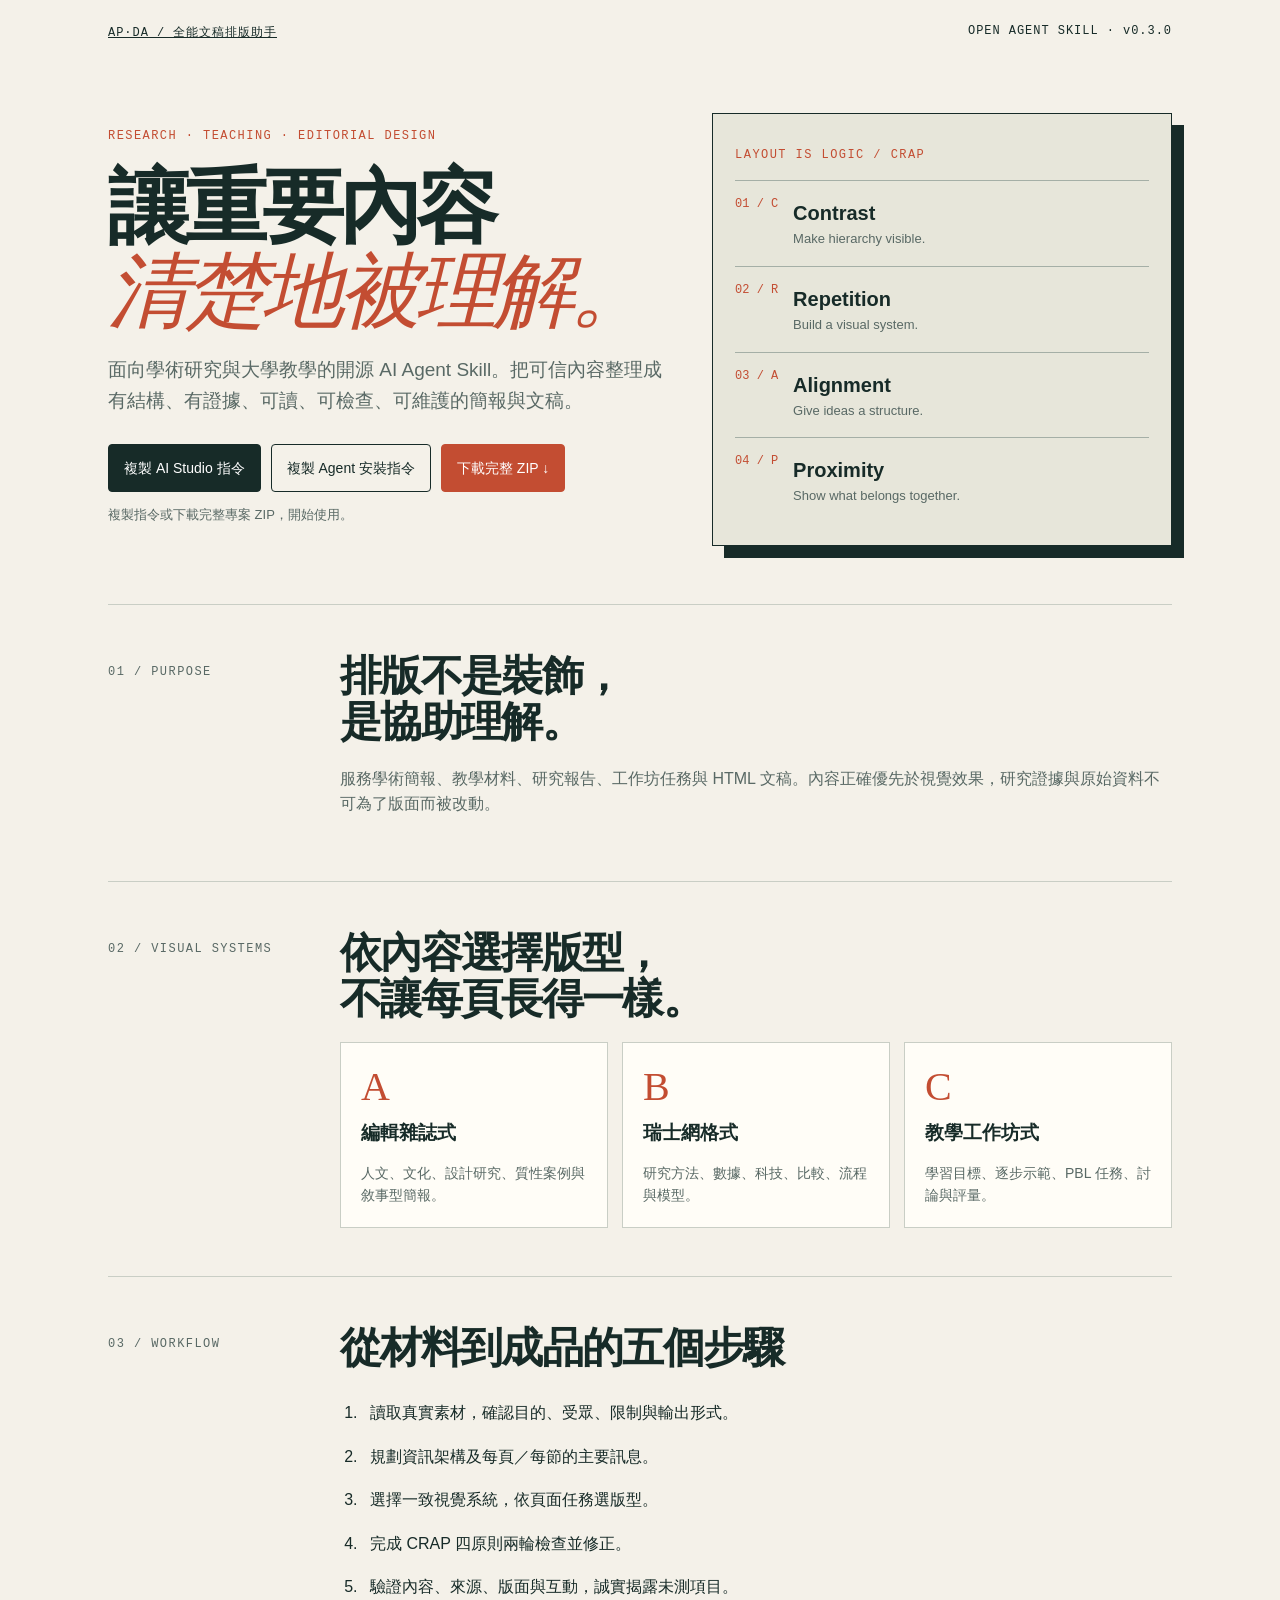
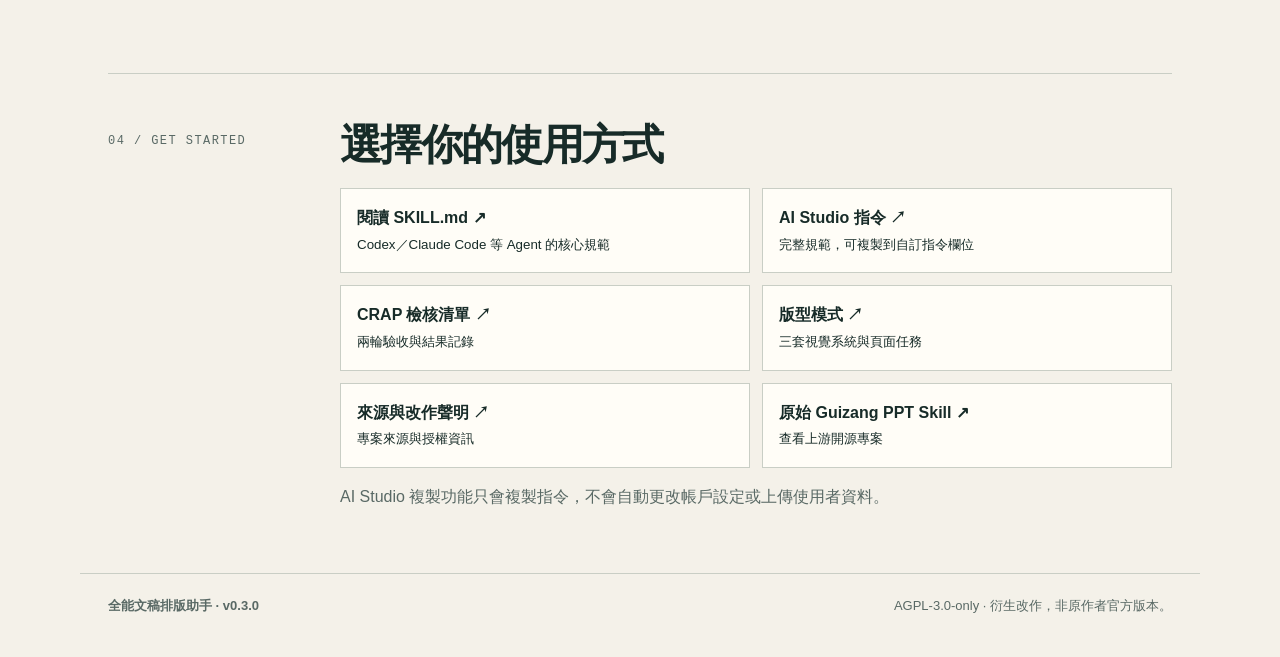
==== index.html @ 3ad4e389 "feat: publish v0.3.0 skill and one-click landing page" ====
<!doctype html>
<html lang="zh-Hant">
<head>
<meta charset="utf-8">
<meta name="viewport" content="width=device-width,initial-scale=1">
<meta name="description" content="全能文稿排版助手：學術研究、大學教學、CRAP 排版與 HTML 文稿的開源 AI Agent Skill。">
<title>全能文稿排版助手｜Academic & Teaching Edition</title>
<style>
:root{--paper:#f4f1e9;--ink:#172b28;--muted:#596965;--accent:#c34d32;--line:#c9cec5;--card:#fffdf7;--mono:ui-monospace,SFMono-Regular,Menlo,monospace}*{box-sizing:border-box}body{margin:0;background:var(--paper);color:var(--ink);font-family:Inter,-apple-system,BlinkMacSystemFont,"Segoe UI","Noto Sans TC",sans-serif;line-height:1.6}a{color:inherit}header,main,footer{max-width:1120px;margin:auto;padding:0 28px}.top{padding-top:24px;display:flex;justify-content:space-between;font:12px var(--mono);letter-spacing:.08em}.hero{padding:72px 0 58px;display:grid;grid-template-columns:1.1fr .9fr;gap:42px;align-items:center}.eyebrow,.label{font:12px var(--mono);letter-spacing:.12em;color:var(--accent);text-transform:uppercase}.hero h1{font-size:clamp(42px,7vw,82px);line-height:1.02;letter-spacing:-.06em;margin:22px 0}.hero h1 em{font-family:Georgia,serif;font-weight:400;color:var(--accent)}.lede{font-size:19px;max-width:620px;color:var(--muted)}.actions{display:flex;flex-wrap:wrap;gap:10px;margin:28px 0 12px}.btn{border:1px solid var(--ink);border-radius:4px;padding:12px 15px;text-decoration:none;font-weight:650;cursor:pointer;font:inherit;font-size:14px}.primary{background:var(--ink);color:white}.secondary{background:transparent;color:var(--ink)}.download{background:var(--accent);border-color:var(--accent);color:white}.status{font-size:13px;color:var(--muted);min-height:24px}.art{border:1px solid var(--ink);padding:22px;background:#e7e6da;box-shadow:12px 12px 0 var(--ink)}.art .label{margin-bottom:18px}.tile{padding:16px 0;border-top:1px solid #a5afa6;display:grid;grid-template-columns:48px 1fr;gap:10px}.tile b{font:12px var(--mono);color:var(--accent)}.tile strong{font-size:20px}.tile p{margin:0;color:var(--muted);font-size:13px}.section{border-top:1px solid var(--line);padding:48px 0;display:grid;grid-template-columns:200px 1fr;gap:32px}.section h2{font-size:clamp(26px,4vw,42px);line-height:1.1;margin:0 0 20px;letter-spacing:-.04em}.section p{color:var(--muted)}.cards{display:grid;grid-template-columns:repeat(3,1fr);gap:14px}.card{border:1px solid var(--line);background:var(--card);padding:20px}.card .letter{font:40px Georgia,serif;color:var(--accent)}.card h3{margin:8px 0}.card p{font-size:14px;margin-bottom:0}.steps{padding-left:22px}.steps li{padding:9px 0 9px 8px}.links{display:grid;grid-template-columns:1fr 1fr;gap:12px}.links a{padding:16px;border:1px solid var(--line);background:var(--card);text-decoration:none}.links a:hover{border-color:var(--accent)}footer{border-top:1px solid var(--line);padding-top:22px;padding-bottom:40px;display:flex;justify-content:space-between;gap:18px;flex-wrap:wrap;font-size:13px;color:var(--muted)}code{font-family:var(--mono);font-size:.9em;background:#e6e5db;padding:2px 4px}pre{white-space:pre-wrap;overflow-wrap:anywhere;background:#e6e5db;padding:14px;font-size:13px}@media(max-width:760px){.hero{grid-template-columns:1fr;padding-top:44px}.section{grid-template-columns:1fr;gap:12px}.cards,.links{grid-template-columns:1fr}.hero h1{font-size:52px}header,main,footer{padding-left:18px;padding-right:18px}.art{box-shadow:6px 6px 0 var(--ink)}}
</style>
</head>
<body>
<header>
<div class="top"><a href="./">AP·DA / 全能文稿排版助手</a><span>OPEN AGENT SKILL · v0.3.0</span></div>
<div class="hero">
<div><p class="eyebrow">Research · Teaching · Editorial Design</p><h1>讓重要內容<br><em>清楚地被理解。</em></h1><p class="lede">面向學術研究與大學教學的開源 AI Agent Skill。把可信內容整理成有結構、有證據、可讀、可檢查、可維護的簡報與文稿。</p>
<div class="actions"><button class="btn primary" id="copy-ai">複製 AI Studio 指令</button><button class="btn secondary" id="copy-install">複製 Agent 安裝指令</button><a class="btn download" href="https://github.com/wallacechiu-purestudio/all-purpose-document-layout-assistant/archive/refs/heads/main.zip">下載完整 ZIP ↓</a></div><p class="status" id="status" role="status" aria-live="polite">複製指令或下載完整專案 ZIP，開始使用。</p></div>
<div class="art"><p class="label">Layout is logic / CRAP</p><div class="tile"><b>01 / C</b><div><strong>Contrast</strong><p>Make hierarchy visible.</p></div></div><div class="tile"><b>02 / R</b><div><strong>Repetition</strong><p>Build a visual system.</p></div></div><div class="tile"><b>03 / A</b><div><strong>Alignment</strong><p>Give ideas a structure.</p></div></div><div class="tile"><b>04 / P</b><div><strong>Proximity</strong><p>Show what belongs together.</p></div></div></div>
</div>
</header>
<main>
<section class="section"><p class="label">01 / Purpose</p><div><h2>排版不是裝飾，<br>是協助理解。</h2><p>服務學術簡報、教學材料、研究報告、工作坊任務與 HTML 文稿。內容正確優先於視覺效果，研究證據與原始資料不可為了版面而被改動。</p></div></section>
<section class="section"><p class="label">02 / Visual systems</p><div><h2>依內容選擇版型，<br>不讓每頁長得一樣。</h2><div class="cards"><article class="card"><span class="letter">A</span><h3>編輯雜誌式</h3><p>人文、文化、設計研究、質性案例與敘事型簡報。</p></article><article class="card"><span class="letter">B</span><h3>瑞士網格式</h3><p>研究方法、數據、科技、比較、流程與模型。</p></article><article class="card"><span class="letter">C</span><h3>教學工作坊式</h3><p>學習目標、逐步示範、PBL 任務、討論與評量。</p></article></div></div></section>
<section class="section"><p class="label">03 / Workflow</p><div><h2>從材料到成品的五個步驟</h2><ol class="steps"><li>讀取真實素材，確認目的、受眾、限制與輸出形式。</li><li>規劃資訊架構及每頁／每節的主要訊息。</li><li>選擇一致視覺系統，依頁面任務選版型。</li><li>完成 CRAP 四原則兩輪檢查並修正。</li><li>驗證內容、來源、版面與互動，誠實揭露未測項目。</li></ol></div></section>
<section class="section"><p class="label">04 / Get started</p><div><h2>選擇你的使用方式</h2><div class="links"><a href="SKILL.md"><strong>閱讀 SKILL.md ↗</strong><br><small>Codex／Claude Code 等 Agent 的核心規範</small></a><a href="AI-STUDIO-INSTRUCTIONS.md"><strong>AI Studio 指令 ↗</strong><br><small>完整規範，可複製到自訂指令欄位</small></a><a href="references/crap-checklist.md"><strong>CRAP 檢核清單 ↗</strong><br><small>兩輪驗收與結果記錄</small></a><a href="references/layout-patterns.md"><strong>版型模式 ↗</strong><br><small>三套視覺系統與頁面任務</small></a><a href="NOTICE.md"><strong>來源與改作聲明 ↗</strong><br><small>專案來源與授權資訊</small></a><a href="https://github.com/op7418/guizang-ppt-skill"><strong>原始 Guizang PPT Skill ↗</strong><br><small>查看上游開源專案</small></a></div><p>AI Studio 複製功能只會複製指令，不會自動更改帳戶設定或上傳使用者資料。</p></div></section>
</main>
<footer><strong>全能文稿排版助手 · v0.3.0</strong><span>AGPL-3.0-only · 衍生改作，非原作者官方版本。</span></footer>
<script>
const aiUrl='https://raw.githubusercontent.com/wallacechiu-purestudio/all-purpose-document-layout-assistant/main/AI-STUDIO-INSTRUCTIONS.md';
const install='npx skills add https://github.com/wallacechiu-purestudio/all-purpose-document-layout-assistant --skill all-purpose-document-layout-assistant --agent codex claude-code --global --copy';
const status=document.getElementById('status');
async function copyText(text){try{await navigator.clipboard.writeText(text);status.textContent='已複製。請貼到對應欄位；複製不會自動安裝或更改設定。'}catch(e){const t=document.createElement('textarea');t.value=text;document.body.appendChild(t);t.select();const ok=document.execCommand('copy');t.remove();status.textContent=ok?'已複製。請貼到對應欄位。':'無法自動複製，請開啟對應文件並手動複製。'}}
document.getElementById('copy-install').addEventListener('click',()=>copyText(install));
document.getElementById('copy-ai').addEventListener('click',async()=>{try{const r=await fetch(aiUrl);if(!r.ok)throw new Error('fetch failed');copyText(await r.text())}catch(e){status.textContent='無法直接複製全文，請開啟 AI-STUDIO-INSTRUCTIONS.md 後手動全選複製。';window.location.href='AI-STUDIO-INSTRUCTIONS.md'}});
</script>
</body>
</html>
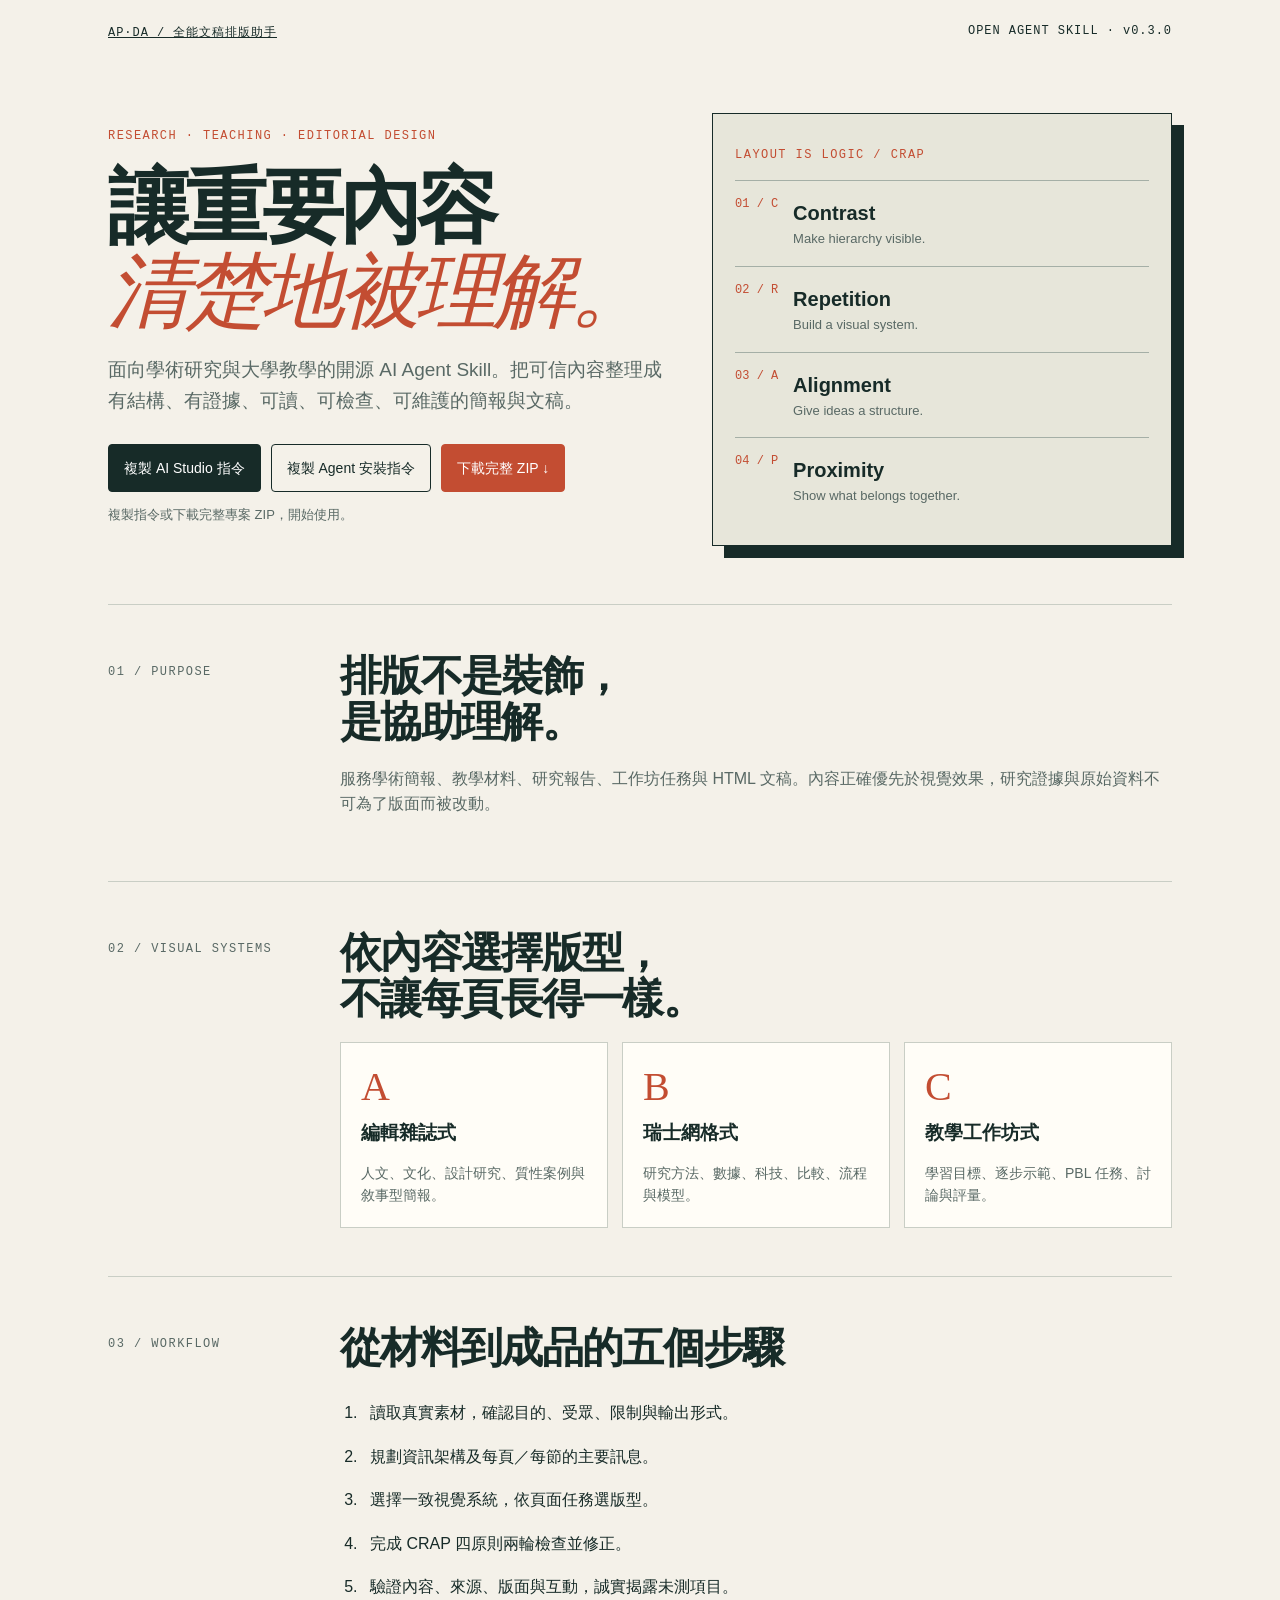
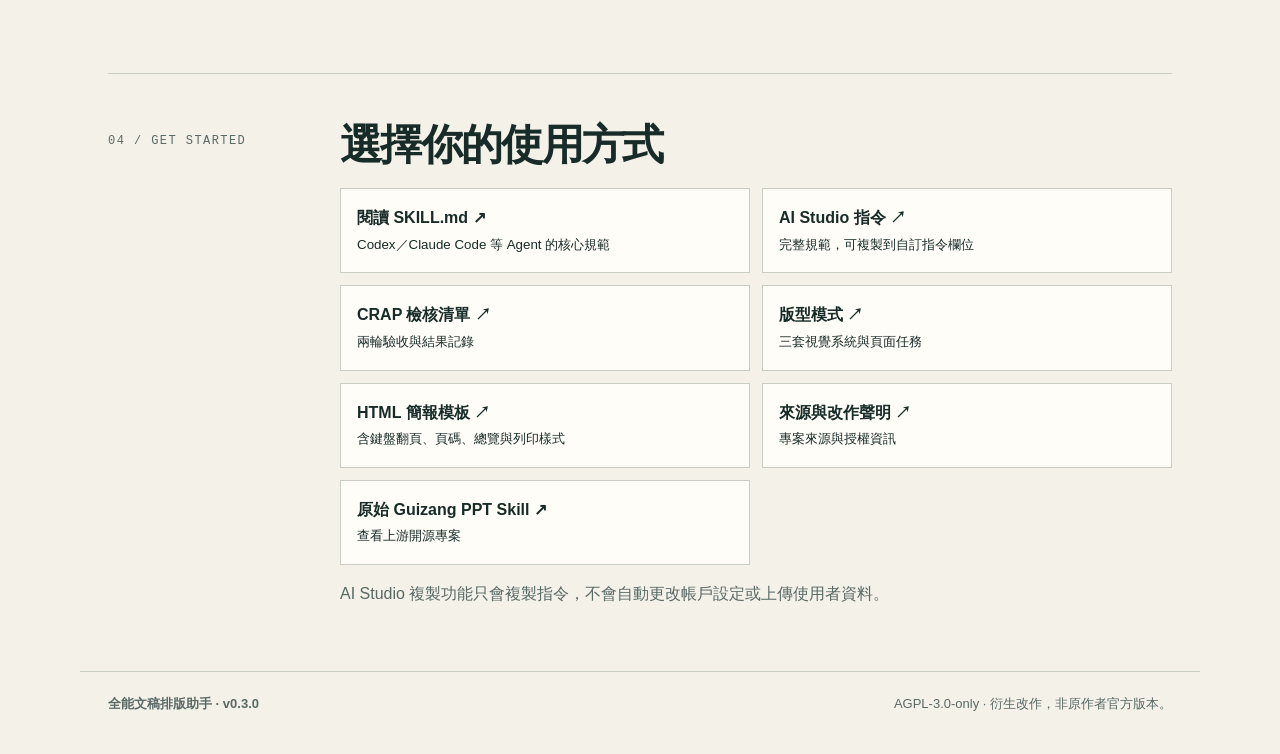
==== commit 71d38b8d: "feat: link academic deck template from homepage" ====
--- a/index.html
+++ b/index.html
@@ -22,7 +22,7 @@
 <section class="section"><p class="label">01 / Purpose</p><div><h2>排版不是裝飾，<br>是協助理解。</h2><p>服務學術簡報、教學材料、研究報告、工作坊任務與 HTML 文稿。內容正確優先於視覺效果，研究證據與原始資料不可為了版面而被改動。</p></div></section>
 <section class="section"><p class="label">02 / Visual systems</p><div><h2>依內容選擇版型，<br>不讓每頁長得一樣。</h2><div class="cards"><article class="card"><span class="letter">A</span><h3>編輯雜誌式</h3><p>人文、文化、設計研究、質性案例與敘事型簡報。</p></article><article class="card"><span class="letter">B</span><h3>瑞士網格式</h3><p>研究方法、數據、科技、比較、流程與模型。</p></article><article class="card"><span class="letter">C</span><h3>教學工作坊式</h3><p>學習目標、逐步示範、PBL 任務、討論與評量。</p></article></div></div></section>
 <section class="section"><p class="label">03 / Workflow</p><div><h2>從材料到成品的五個步驟</h2><ol class="steps"><li>讀取真實素材，確認目的、受眾、限制與輸出形式。</li><li>規劃資訊架構及每頁／每節的主要訊息。</li><li>選擇一致視覺系統，依頁面任務選版型。</li><li>完成 CRAP 四原則兩輪檢查並修正。</li><li>驗證內容、來源、版面與互動，誠實揭露未測項目。</li></ol></div></section>
-<section class="section"><p class="label">04 / Get started</p><div><h2>選擇你的使用方式</h2><div class="links"><a href="SKILL.md"><strong>閱讀 SKILL.md ↗</strong><br><small>Codex／Claude Code 等 Agent 的核心規範</small></a><a href="AI-STUDIO-INSTRUCTIONS.md"><strong>AI Studio 指令 ↗</strong><br><small>完整規範，可複製到自訂指令欄位</small></a><a href="references/crap-checklist.md"><strong>CRAP 檢核清單 ↗</strong><br><small>兩輪驗收與結果記錄</small></a><a href="references/layout-patterns.md"><strong>版型模式 ↗</strong><br><small>三套視覺系統與頁面任務</small></a><a href="NOTICE.md"><strong>來源與改作聲明 ↗</strong><br><small>專案來源與授權資訊</small></a><a href="https://github.com/op7418/guizang-ppt-skill"><strong>原始 Guizang PPT Skill ↗</strong><br><small>查看上游開源專案</small></a></div><p>AI Studio 複製功能只會複製指令，不會自動更改帳戶設定或上傳使用者資料。</p></div></section>
+<section class="section"><p class="label">04 / Get started</p><div><h2>選擇你的使用方式</h2><div class="links"><a href="SKILL.md"><strong>閱讀 SKILL.md ↗</strong><br><small>Codex／Claude Code 等 Agent 的核心規範</small></a><a href="AI-STUDIO-INSTRUCTIONS.md"><strong>AI Studio 指令 ↗</strong><br><small>完整規範，可複製到自訂指令欄位</small></a><a href="references/crap-checklist.md"><strong>CRAP 檢核清單 ↗</strong><br><small>兩輪驗收與結果記錄</small></a><a href="references/layout-patterns.md"><strong>版型模式 ↗</strong><br><small>三套視覺系統與頁面任務</small></a><a href="assets/academic-deck-template.html"><strong>HTML 簡報模板 ↗</strong><br><small>含鍵盤翻頁、頁碼、總覽與列印樣式</small></a><a href="NOTICE.md"><strong>來源與改作聲明 ↗</strong><br><small>專案來源與授權資訊</small></a><a href="https://github.com/op7418/guizang-ppt-skill"><strong>原始 Guizang PPT Skill ↗</strong><br><small>查看上游開源專案</small></a></div><p>AI Studio 複製功能只會複製指令，不會自動更改帳戶設定或上傳使用者資料。</p></div></section>
 </main>
 <footer><strong>全能文稿排版助手 · v0.3.0</strong><span>AGPL-3.0-only · 衍生改作，非原作者官方版本。</span></footer>
 <script>
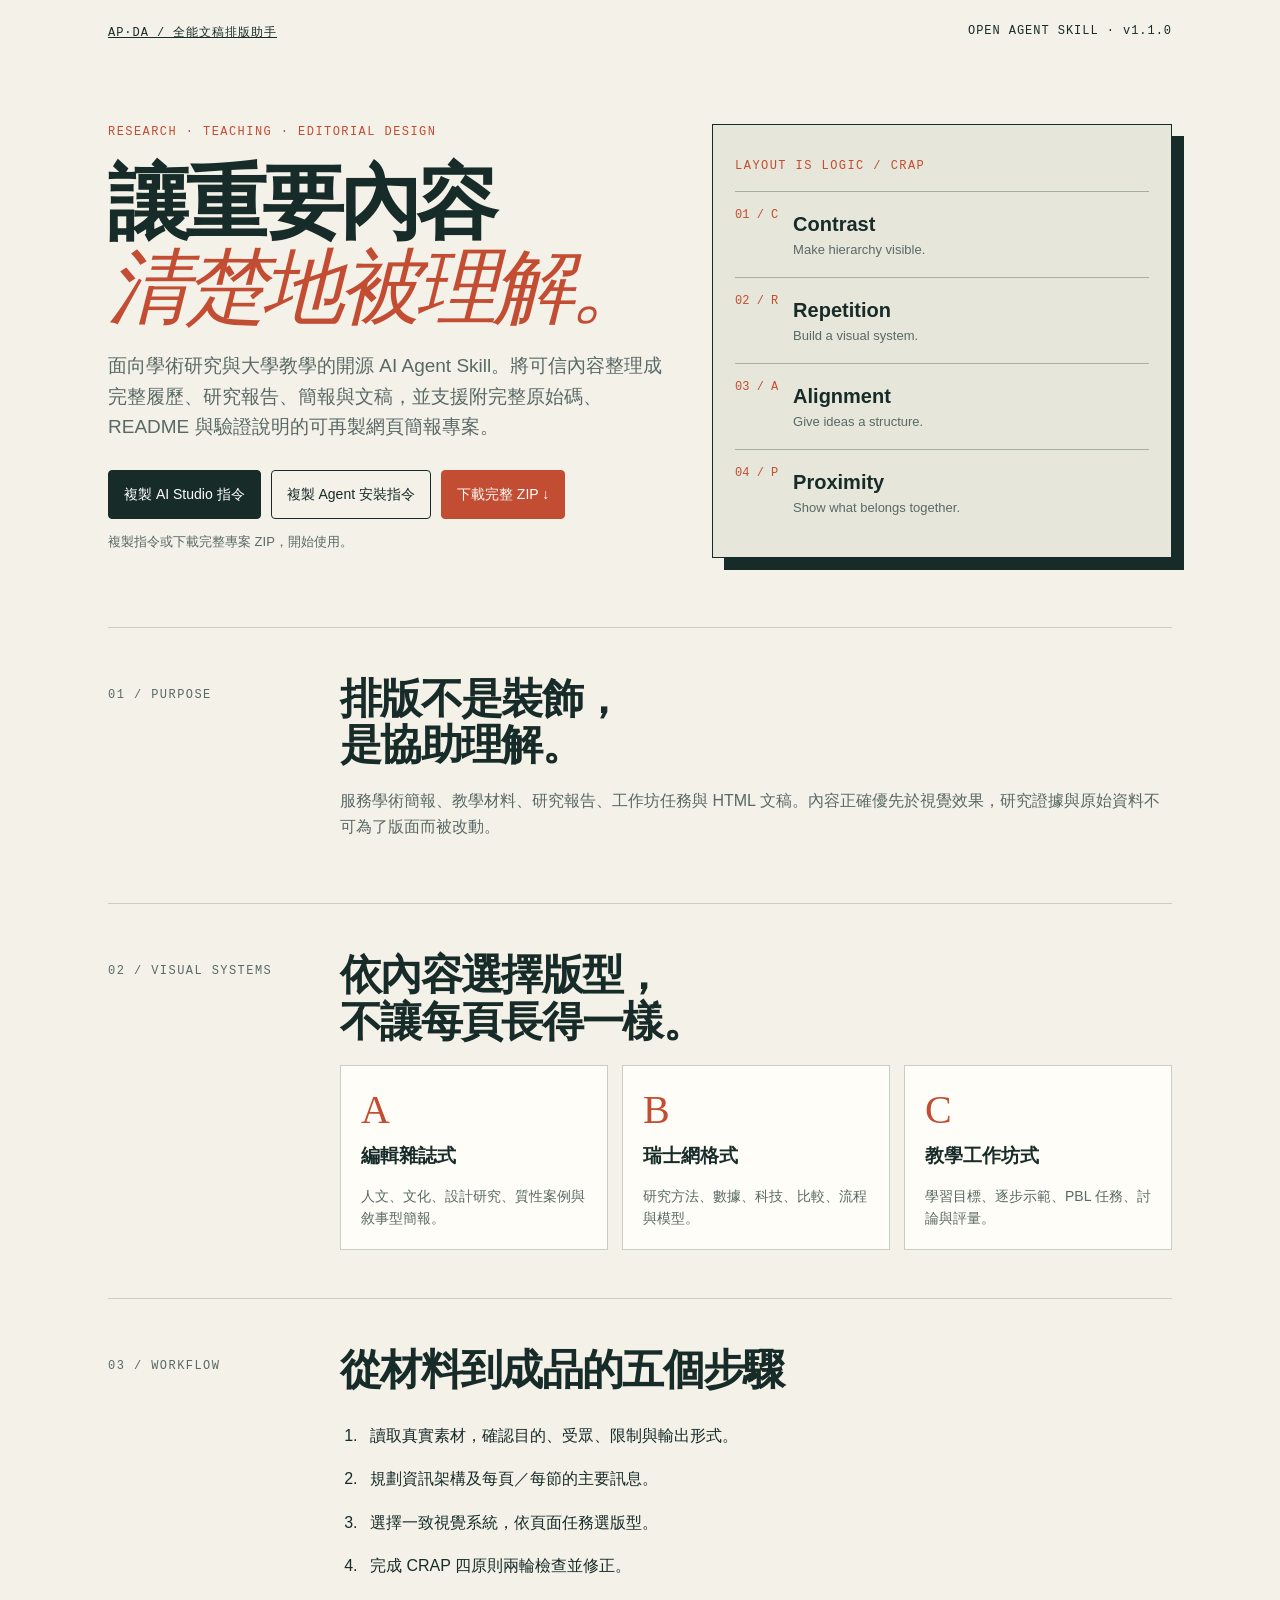
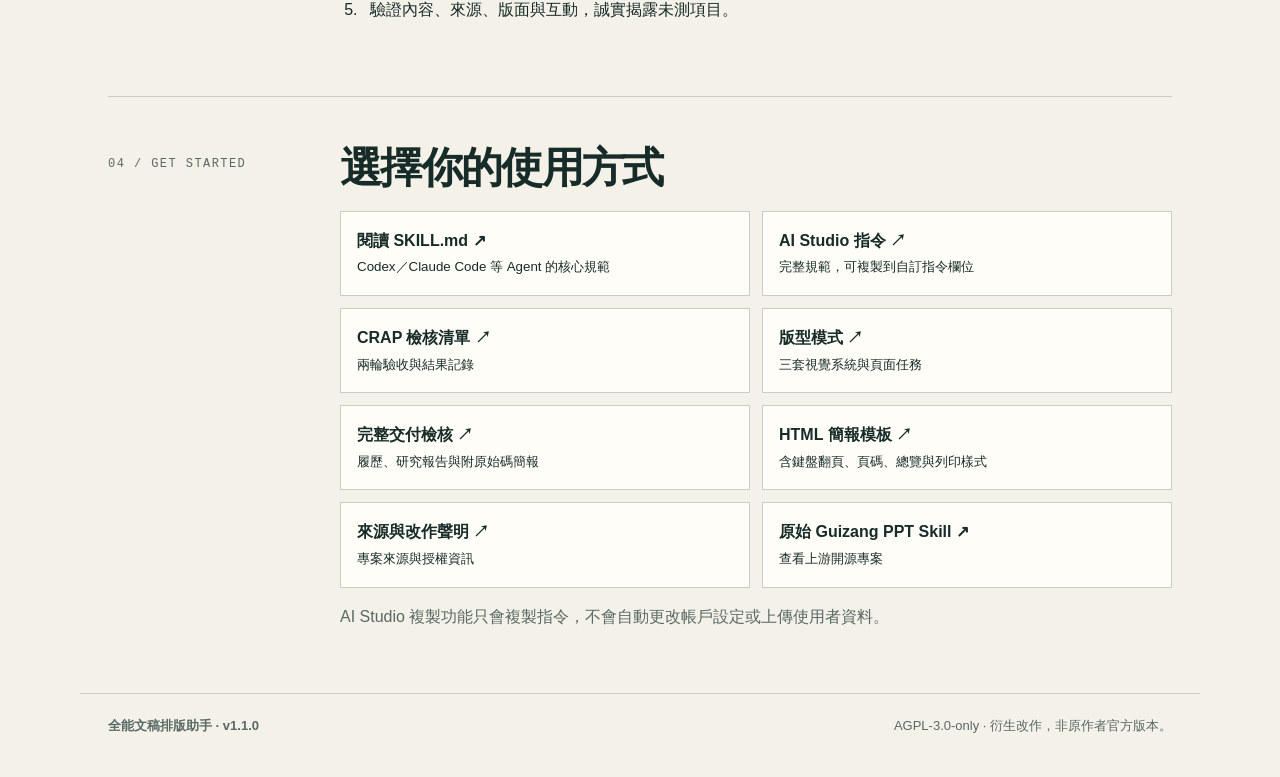
==== commit 7feceb15: "Update homepage to v1.1.0 and surface complete deliverable checklist" ====
--- a/index.html
+++ b/index.html
@@ -11,9 +11,9 @@
 </head>
 <body>
 <header>
-<div class="top"><a href="./">AP·DA / 全能文稿排版助手</a><span>OPEN AGENT SKILL · v0.3.0</span></div>
+<div class="top"><a href="./">AP·DA / 全能文稿排版助手</a><span>OPEN AGENT SKILL · v1.1.0</span></div>
 <div class="hero">
-<div><p class="eyebrow">Research · Teaching · Editorial Design</p><h1>讓重要內容<br><em>清楚地被理解。</em></h1><p class="lede">面向學術研究與大學教學的開源 AI Agent Skill。把可信內容整理成有結構、有證據、可讀、可檢查、可維護的簡報與文稿。</p>
+<div><p class="eyebrow">Research · Teaching · Editorial Design</p><h1>讓重要內容<br><em>清楚地被理解。</em></h1><p class="lede">面向學術研究與大學教學的開源 AI Agent Skill。將可信內容整理成完整履歷、研究報告、簡報與文稿，並支援附完整原始碼、README 與驗證說明的可再製網頁簡報專案。</p>
 <div class="actions"><button class="btn primary" id="copy-ai">複製 AI Studio 指令</button><button class="btn secondary" id="copy-install">複製 Agent 安裝指令</button><a class="btn download" href="https://github.com/wallacechiu-purestudio/all-purpose-document-layout-assistant/archive/refs/heads/main.zip">下載完整 ZIP ↓</a></div><p class="status" id="status" role="status" aria-live="polite">複製指令或下載完整專案 ZIP，開始使用。</p></div>
 <div class="art"><p class="label">Layout is logic / CRAP</p><div class="tile"><b>01 / C</b><div><strong>Contrast</strong><p>Make hierarchy visible.</p></div></div><div class="tile"><b>02 / R</b><div><strong>Repetition</strong><p>Build a visual system.</p></div></div><div class="tile"><b>03 / A</b><div><strong>Alignment</strong><p>Give ideas a structure.</p></div></div><div class="tile"><b>04 / P</b><div><strong>Proximity</strong><p>Show what belongs together.</p></div></div></div>
 </div>
@@ -22,9 +22,9 @@
 <section class="section"><p class="label">01 / Purpose</p><div><h2>排版不是裝飾，<br>是協助理解。</h2><p>服務學術簡報、教學材料、研究報告、工作坊任務與 HTML 文稿。內容正確優先於視覺效果，研究證據與原始資料不可為了版面而被改動。</p></div></section>
 <section class="section"><p class="label">02 / Visual systems</p><div><h2>依內容選擇版型，<br>不讓每頁長得一樣。</h2><div class="cards"><article class="card"><span class="letter">A</span><h3>編輯雜誌式</h3><p>人文、文化、設計研究、質性案例與敘事型簡報。</p></article><article class="card"><span class="letter">B</span><h3>瑞士網格式</h3><p>研究方法、數據、科技、比較、流程與模型。</p></article><article class="card"><span class="letter">C</span><h3>教學工作坊式</h3><p>學習目標、逐步示範、PBL 任務、討論與評量。</p></article></div></div></section>
 <section class="section"><p class="label">03 / Workflow</p><div><h2>從材料到成品的五個步驟</h2><ol class="steps"><li>讀取真實素材，確認目的、受眾、限制與輸出形式。</li><li>規劃資訊架構及每頁／每節的主要訊息。</li><li>選擇一致視覺系統，依頁面任務選版型。</li><li>完成 CRAP 四原則兩輪檢查並修正。</li><li>驗證內容、來源、版面與互動，誠實揭露未測項目。</li></ol></div></section>
-<section class="section"><p class="label">04 / Get started</p><div><h2>選擇你的使用方式</h2><div class="links"><a href="SKILL.md"><strong>閱讀 SKILL.md ↗</strong><br><small>Codex／Claude Code 等 Agent 的核心規範</small></a><a href="AI-STUDIO-INSTRUCTIONS.md"><strong>AI Studio 指令 ↗</strong><br><small>完整規範，可複製到自訂指令欄位</small></a><a href="references/crap-checklist.md"><strong>CRAP 檢核清單 ↗</strong><br><small>兩輪驗收與結果記錄</small></a><a href="references/layout-patterns.md"><strong>版型模式 ↗</strong><br><small>三套視覺系統與頁面任務</small></a><a href="assets/academic-deck-template.html"><strong>HTML 簡報模板 ↗</strong><br><small>含鍵盤翻頁、頁碼、總覽與列印樣式</small></a><a href="NOTICE.md"><strong>來源與改作聲明 ↗</strong><br><small>專案來源與授權資訊</small></a><a href="https://github.com/op7418/guizang-ppt-skill"><strong>原始 Guizang PPT Skill ↗</strong><br><small>查看上游開源專案</small></a></div><p>AI Studio 複製功能只會複製指令，不會自動更改帳戶設定或上傳使用者資料。</p></div></section>
+<section class="section"><p class="label">04 / Get started</p><div><h2>選擇你的使用方式</h2><div class="links"><a href="SKILL.md"><strong>閱讀 SKILL.md ↗</strong><br><small>Codex／Claude Code 等 Agent 的核心規範</small></a><a href="AI-STUDIO-INSTRUCTIONS.md"><strong>AI Studio 指令 ↗</strong><br><small>完整規範，可複製到自訂指令欄位</small></a><a href="references/crap-checklist.md"><strong>CRAP 檢核清單 ↗</strong><br><small>兩輪驗收與結果記錄</small></a><a href="references/layout-patterns.md"><strong>版型模式 ↗</strong><br><small>三套視覺系統與頁面任務</small></a><a href="references/deliverable-checklist.md"><strong>完整交付檢核 ↗</strong><br><small>履歷、研究報告與附原始碼簡報</small></a><a href="assets/academic-deck-template.html"><strong>HTML 簡報模板 ↗</strong><br><small>含鍵盤翻頁、頁碼、總覽與列印樣式</small></a><a href="NOTICE.md"><strong>來源與改作聲明 ↗</strong><br><small>專案來源與授權資訊</small></a><a href="https://github.com/op7418/guizang-ppt-skill"><strong>原始 Guizang PPT Skill ↗</strong><br><small>查看上游開源專案</small></a></div><p>AI Studio 複製功能只會複製指令，不會自動更改帳戶設定或上傳使用者資料。</p></div></section>
 </main>
-<footer><strong>全能文稿排版助手 · v0.3.0</strong><span>AGPL-3.0-only · 衍生改作，非原作者官方版本。</span></footer>
+<footer><strong>全能文稿排版助手 · v1.1.0</strong><span>AGPL-3.0-only · 衍生改作，非原作者官方版本。</span></footer>
 <script>
 const aiUrl='https://raw.githubusercontent.com/wallacechiu-purestudio/all-purpose-document-layout-assistant/main/AI-STUDIO-INSTRUCTIONS.md';
 const install='npx skills add https://github.com/wallacechiu-purestudio/all-purpose-document-layout-assistant --skill all-purpose-document-layout-assistant --agent codex claude-code --global --copy';
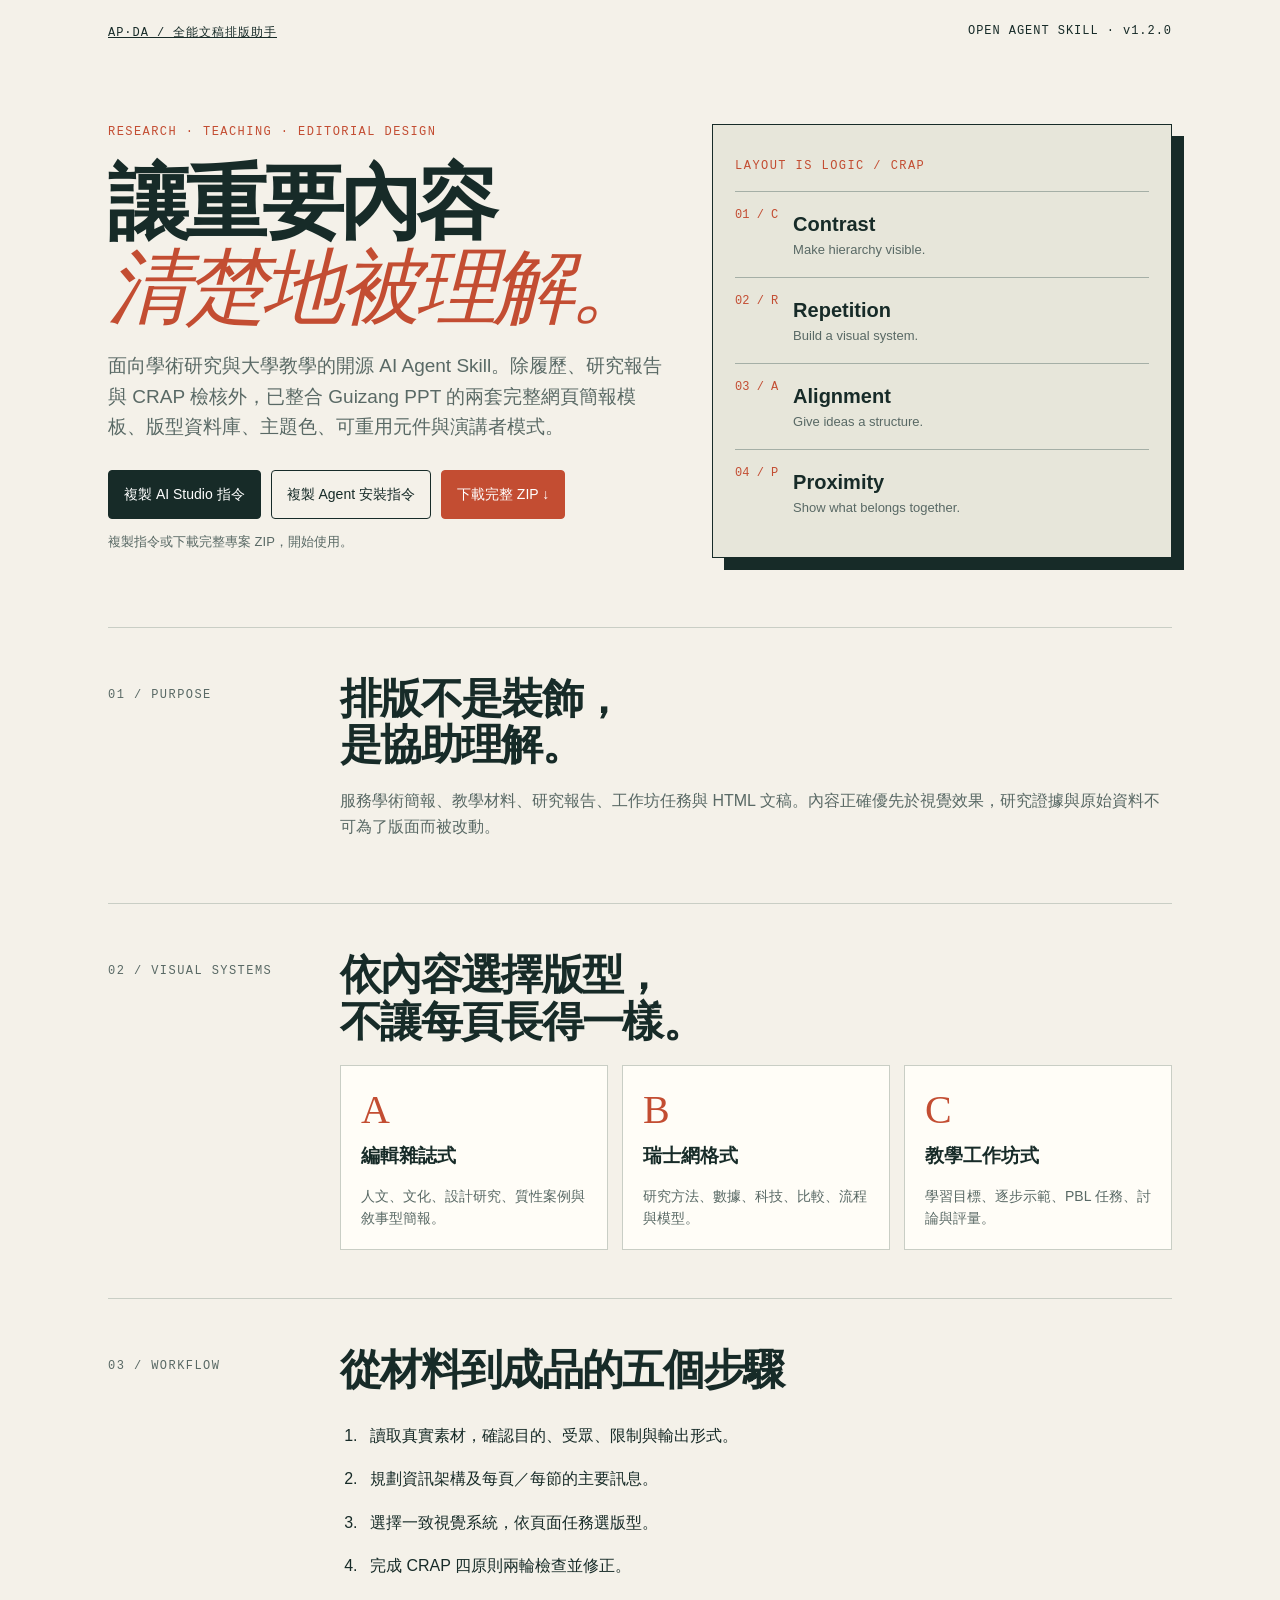
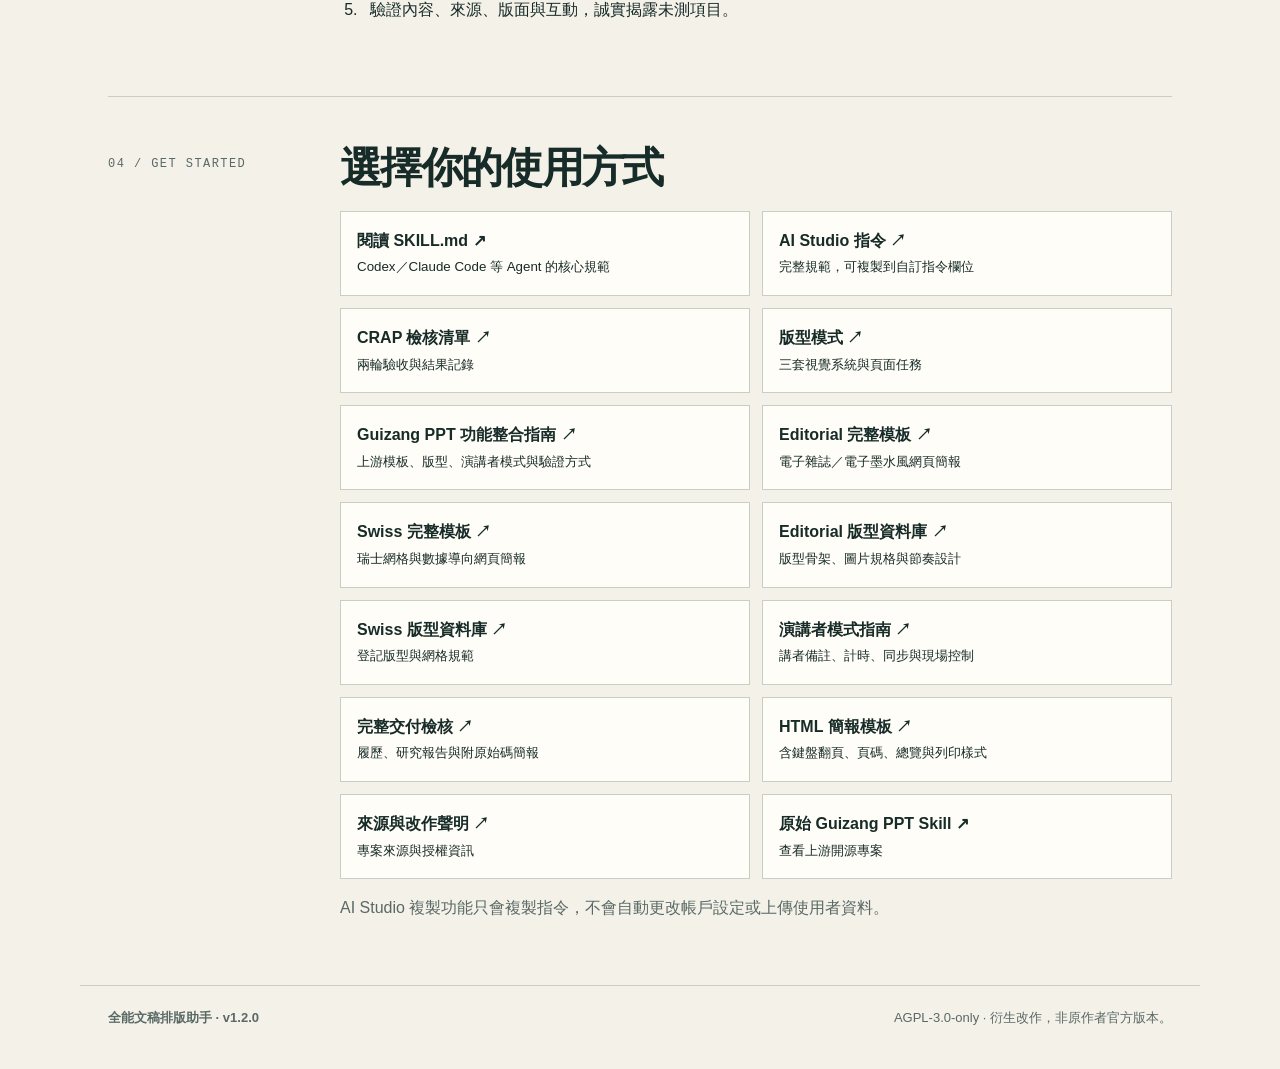
==== commit 2c6f8940: "Expose bundled Guizang PPT templates and feature guide on homepage v1.2.0" ====
--- a/index.html
+++ b/index.html
@@ -11,9 +11,9 @@
 </head>
 <body>
 <header>
-<div class="top"><a href="./">AP·DA / 全能文稿排版助手</a><span>OPEN AGENT SKILL · v1.1.0</span></div>
+<div class="top"><a href="./">AP·DA / 全能文稿排版助手</a><span>OPEN AGENT SKILL · v1.2.0</span></div>
 <div class="hero">
-<div><p class="eyebrow">Research · Teaching · Editorial Design</p><h1>讓重要內容<br><em>清楚地被理解。</em></h1><p class="lede">面向學術研究與大學教學的開源 AI Agent Skill。將可信內容整理成完整履歷、研究報告、簡報與文稿，並支援附完整原始碼、README 與驗證說明的可再製網頁簡報專案。</p>
+<div><p class="eyebrow">Research · Teaching · Editorial Design</p><h1>讓重要內容<br><em>清楚地被理解。</em></h1><p class="lede">面向學術研究與大學教學的開源 AI Agent Skill。除履歷、研究報告與 CRAP 檢核外，已整合 Guizang PPT 的兩套完整網頁簡報模板、版型資料庫、主題色、可重用元件與演講者模式。</p>
 <div class="actions"><button class="btn primary" id="copy-ai">複製 AI Studio 指令</button><button class="btn secondary" id="copy-install">複製 Agent 安裝指令</button><a class="btn download" href="https://github.com/wallacechiu-purestudio/all-purpose-document-layout-assistant/archive/refs/heads/main.zip">下載完整 ZIP ↓</a></div><p class="status" id="status" role="status" aria-live="polite">複製指令或下載完整專案 ZIP，開始使用。</p></div>
 <div class="art"><p class="label">Layout is logic / CRAP</p><div class="tile"><b>01 / C</b><div><strong>Contrast</strong><p>Make hierarchy visible.</p></div></div><div class="tile"><b>02 / R</b><div><strong>Repetition</strong><p>Build a visual system.</p></div></div><div class="tile"><b>03 / A</b><div><strong>Alignment</strong><p>Give ideas a structure.</p></div></div><div class="tile"><b>04 / P</b><div><strong>Proximity</strong><p>Show what belongs together.</p></div></div></div>
 </div>
@@ -22,9 +22,9 @@
 <section class="section"><p class="label">01 / Purpose</p><div><h2>排版不是裝飾，<br>是協助理解。</h2><p>服務學術簡報、教學材料、研究報告、工作坊任務與 HTML 文稿。內容正確優先於視覺效果，研究證據與原始資料不可為了版面而被改動。</p></div></section>
 <section class="section"><p class="label">02 / Visual systems</p><div><h2>依內容選擇版型，<br>不讓每頁長得一樣。</h2><div class="cards"><article class="card"><span class="letter">A</span><h3>編輯雜誌式</h3><p>人文、文化、設計研究、質性案例與敘事型簡報。</p></article><article class="card"><span class="letter">B</span><h3>瑞士網格式</h3><p>研究方法、數據、科技、比較、流程與模型。</p></article><article class="card"><span class="letter">C</span><h3>教學工作坊式</h3><p>學習目標、逐步示範、PBL 任務、討論與評量。</p></article></div></div></section>
 <section class="section"><p class="label">03 / Workflow</p><div><h2>從材料到成品的五個步驟</h2><ol class="steps"><li>讀取真實素材，確認目的、受眾、限制與輸出形式。</li><li>規劃資訊架構及每頁／每節的主要訊息。</li><li>選擇一致視覺系統，依頁面任務選版型。</li><li>完成 CRAP 四原則兩輪檢查並修正。</li><li>驗證內容、來源、版面與互動，誠實揭露未測項目。</li></ol></div></section>
-<section class="section"><p class="label">04 / Get started</p><div><h2>選擇你的使用方式</h2><div class="links"><a href="SKILL.md"><strong>閱讀 SKILL.md ↗</strong><br><small>Codex／Claude Code 等 Agent 的核心規範</small></a><a href="AI-STUDIO-INSTRUCTIONS.md"><strong>AI Studio 指令 ↗</strong><br><small>完整規範，可複製到自訂指令欄位</small></a><a href="references/crap-checklist.md"><strong>CRAP 檢核清單 ↗</strong><br><small>兩輪驗收與結果記錄</small></a><a href="references/layout-patterns.md"><strong>版型模式 ↗</strong><br><small>三套視覺系統與頁面任務</small></a><a href="references/deliverable-checklist.md"><strong>完整交付檢核 ↗</strong><br><small>履歷、研究報告與附原始碼簡報</small></a><a href="assets/academic-deck-template.html"><strong>HTML 簡報模板 ↗</strong><br><small>含鍵盤翻頁、頁碼、總覽與列印樣式</small></a><a href="NOTICE.md"><strong>來源與改作聲明 ↗</strong><br><small>專案來源與授權資訊</small></a><a href="https://github.com/op7418/guizang-ppt-skill"><strong>原始 Guizang PPT Skill ↗</strong><br><small>查看上游開源專案</small></a></div><p>AI Studio 複製功能只會複製指令，不會自動更改帳戶設定或上傳使用者資料。</p></div></section>
+<section class="section"><p class="label">04 / Get started</p><div><h2>選擇你的使用方式</h2><div class="links"><a href="SKILL.md"><strong>閱讀 SKILL.md ↗</strong><br><small>Codex／Claude Code 等 Agent 的核心規範</small></a><a href="AI-STUDIO-INSTRUCTIONS.md"><strong>AI Studio 指令 ↗</strong><br><small>完整規範，可複製到自訂指令欄位</small></a><a href="references/crap-checklist.md"><strong>CRAP 檢核清單 ↗</strong><br><small>兩輪驗收與結果記錄</small></a><a href="references/layout-patterns.md"><strong>版型模式 ↗</strong><br><small>三套視覺系統與頁面任務</small></a><a href="references/guizang-feature-guide.md"><strong>Guizang PPT 功能整合指南 ↗</strong><br><small>上游模板、版型、演講者模式與驗證方式</small></a><a href="assets/template.html"><strong>Editorial 完整模板 ↗</strong><br><small>電子雜誌／電子墨水風網頁簡報</small></a><a href="assets/template-swiss.html"><strong>Swiss 完整模板 ↗</strong><br><small>瑞士網格與數據導向網頁簡報</small></a><a href="references/layouts.md"><strong>Editorial 版型資料庫 ↗</strong><br><small>版型骨架、圖片規格與節奏設計</small></a><a href="references/layouts-swiss.md"><strong>Swiss 版型資料庫 ↗</strong><br><small>登記版型與網格規範</small></a><a href="references/presenter-mode.md"><strong>演講者模式指南 ↗</strong><br><small>講者備註、計時、同步與現場控制</small></a><a href="references/deliverable-checklist.md"><strong>完整交付檢核 ↗</strong><br><small>履歷、研究報告與附原始碼簡報</small></a><a href="assets/academic-deck-template.html"><strong>HTML 簡報模板 ↗</strong><br><small>含鍵盤翻頁、頁碼、總覽與列印樣式</small></a><a href="NOTICE.md"><strong>來源與改作聲明 ↗</strong><br><small>專案來源與授權資訊</small></a><a href="https://github.com/op7418/guizang-ppt-skill"><strong>原始 Guizang PPT Skill ↗</strong><br><small>查看上游開源專案</small></a></div><p>AI Studio 複製功能只會複製指令，不會自動更改帳戶設定或上傳使用者資料。</p></div></section>
 </main>
-<footer><strong>全能文稿排版助手 · v1.1.0</strong><span>AGPL-3.0-only · 衍生改作，非原作者官方版本。</span></footer>
+<footer><strong>全能文稿排版助手 · v1.2.0</strong><span>AGPL-3.0-only · 衍生改作，非原作者官方版本。</span></footer>
 <script>
 const aiUrl='https://raw.githubusercontent.com/wallacechiu-purestudio/all-purpose-document-layout-assistant/main/AI-STUDIO-INSTRUCTIONS.md';
 const install='npx skills add https://github.com/wallacechiu-purestudio/all-purpose-document-layout-assistant --skill all-purpose-document-layout-assistant --agent codex claude-code --global --copy';
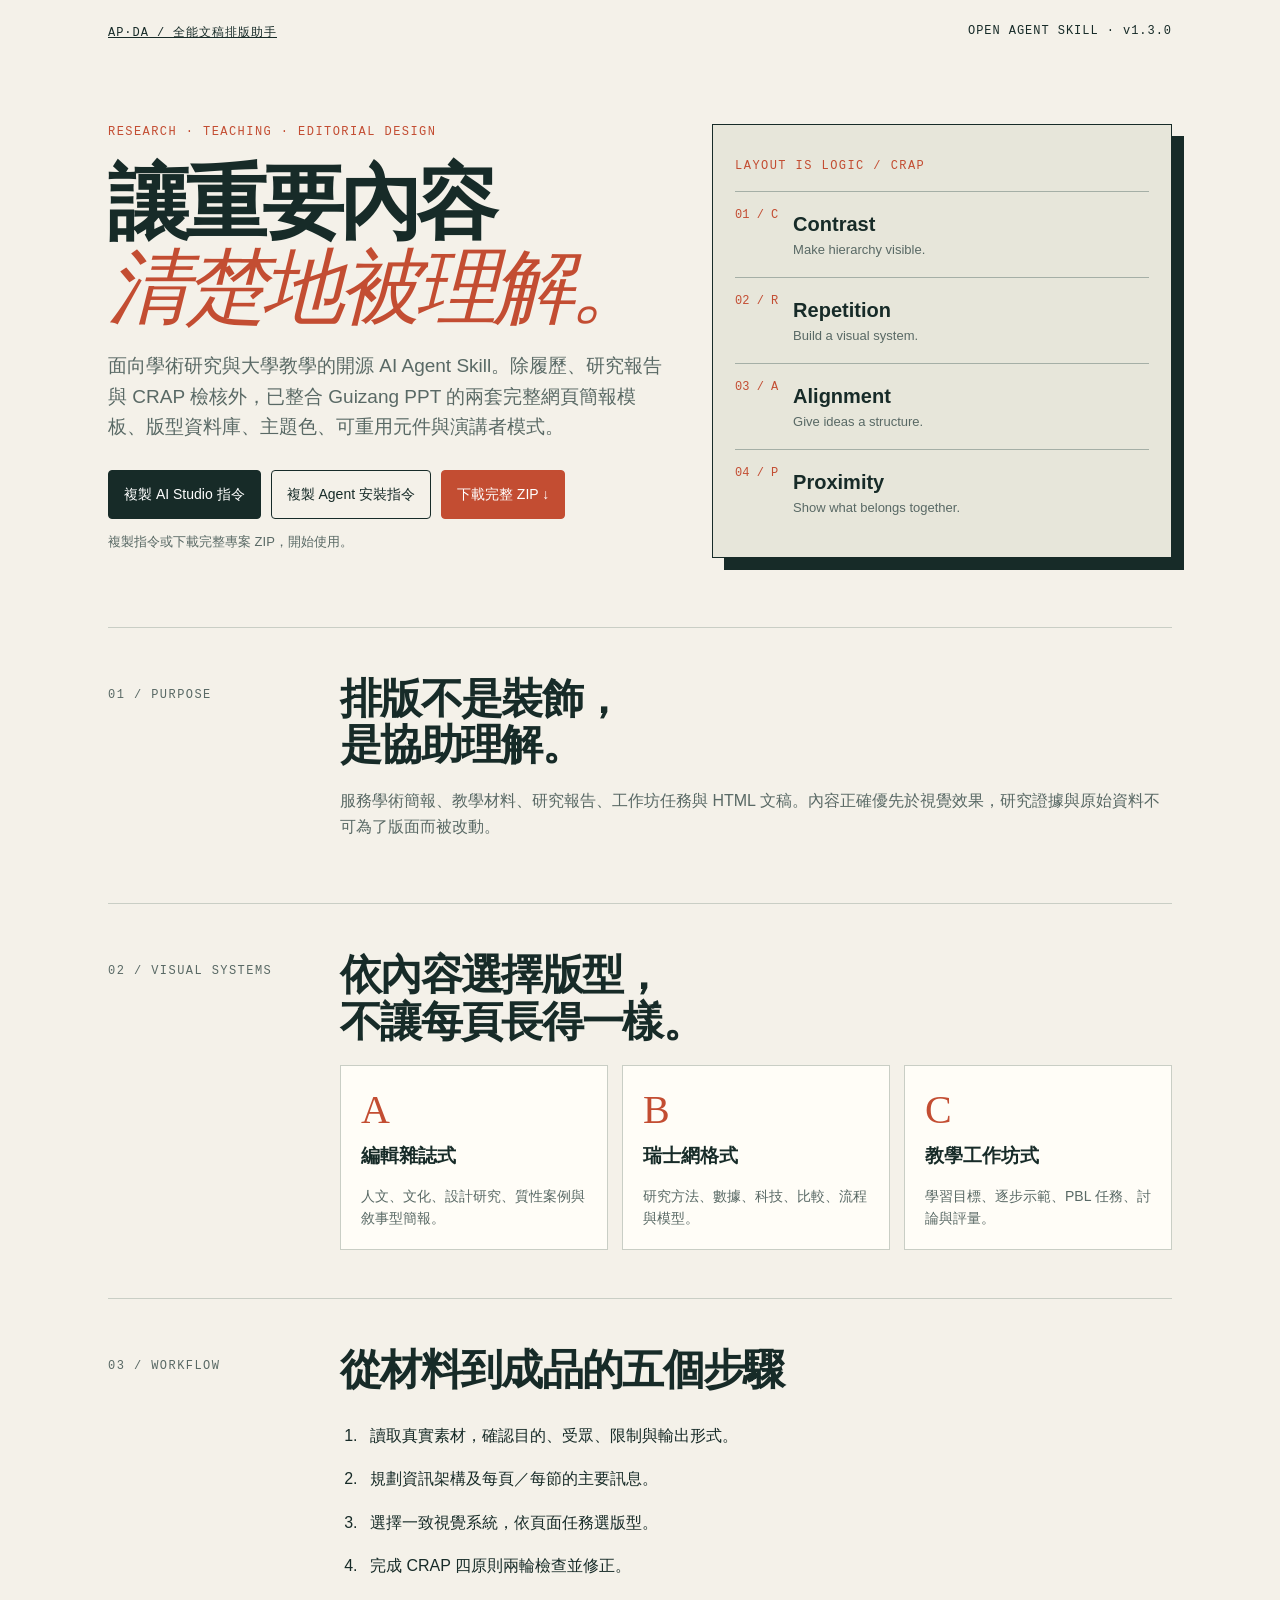
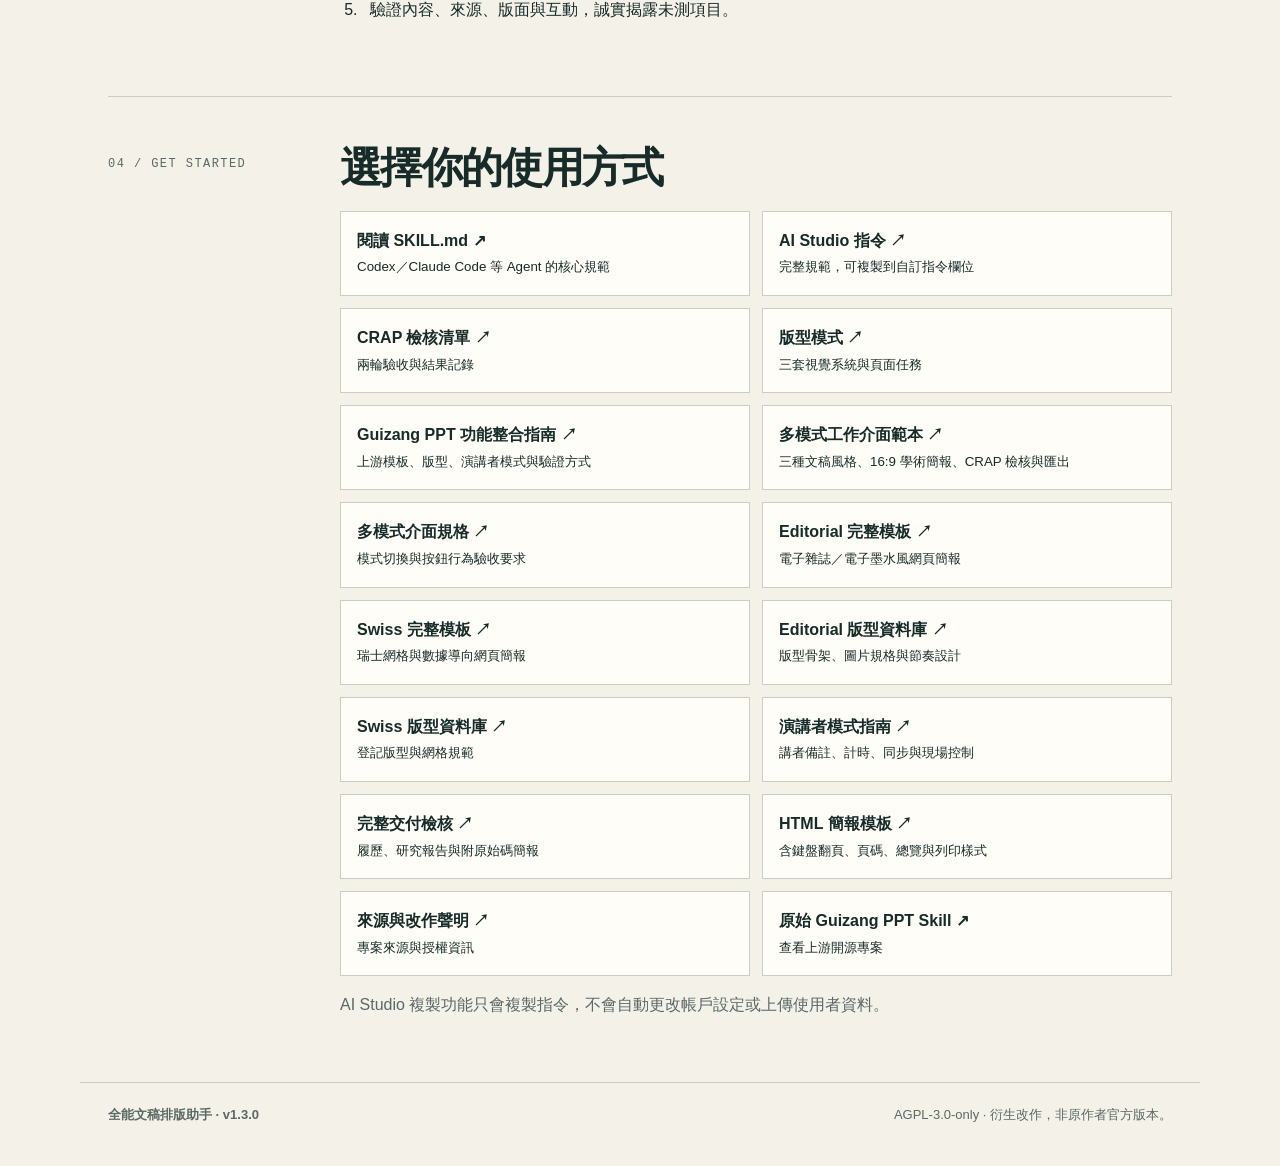
==== commit 61e41d03: "Add multimode workspace links and bump homepage to v1.3.0" ====
--- a/index.html
+++ b/index.html
@@ -11,7 +11,7 @@
 </head>
 <body>
 <header>
-<div class="top"><a href="./">AP·DA / 全能文稿排版助手</a><span>OPEN AGENT SKILL · v1.2.0</span></div>
+<div class="top"><a href="./">AP·DA / 全能文稿排版助手</a><span>OPEN AGENT SKILL · v1.3.0</span></div>
 <div class="hero">
 <div><p class="eyebrow">Research · Teaching · Editorial Design</p><h1>讓重要內容<br><em>清楚地被理解。</em></h1><p class="lede">面向學術研究與大學教學的開源 AI Agent Skill。除履歷、研究報告與 CRAP 檢核外，已整合 Guizang PPT 的兩套完整網頁簡報模板、版型資料庫、主題色、可重用元件與演講者模式。</p>
 <div class="actions"><button class="btn primary" id="copy-ai">複製 AI Studio 指令</button><button class="btn secondary" id="copy-install">複製 Agent 安裝指令</button><a class="btn download" href="https://github.com/wallacechiu-purestudio/all-purpose-document-layout-assistant/archive/refs/heads/main.zip">下載完整 ZIP ↓</a></div><p class="status" id="status" role="status" aria-live="polite">複製指令或下載完整專案 ZIP，開始使用。</p></div>
@@ -22,9 +22,9 @@
 <section class="section"><p class="label">01 / Purpose</p><div><h2>排版不是裝飾，<br>是協助理解。</h2><p>服務學術簡報、教學材料、研究報告、工作坊任務與 HTML 文稿。內容正確優先於視覺效果，研究證據與原始資料不可為了版面而被改動。</p></div></section>
 <section class="section"><p class="label">02 / Visual systems</p><div><h2>依內容選擇版型，<br>不讓每頁長得一樣。</h2><div class="cards"><article class="card"><span class="letter">A</span><h3>編輯雜誌式</h3><p>人文、文化、設計研究、質性案例與敘事型簡報。</p></article><article class="card"><span class="letter">B</span><h3>瑞士網格式</h3><p>研究方法、數據、科技、比較、流程與模型。</p></article><article class="card"><span class="letter">C</span><h3>教學工作坊式</h3><p>學習目標、逐步示範、PBL 任務、討論與評量。</p></article></div></div></section>
 <section class="section"><p class="label">03 / Workflow</p><div><h2>從材料到成品的五個步驟</h2><ol class="steps"><li>讀取真實素材，確認目的、受眾、限制與輸出形式。</li><li>規劃資訊架構及每頁／每節的主要訊息。</li><li>選擇一致視覺系統，依頁面任務選版型。</li><li>完成 CRAP 四原則兩輪檢查並修正。</li><li>驗證內容、來源、版面與互動，誠實揭露未測項目。</li></ol></div></section>
-<section class="section"><p class="label">04 / Get started</p><div><h2>選擇你的使用方式</h2><div class="links"><a href="SKILL.md"><strong>閱讀 SKILL.md ↗</strong><br><small>Codex／Claude Code 等 Agent 的核心規範</small></a><a href="AI-STUDIO-INSTRUCTIONS.md"><strong>AI Studio 指令 ↗</strong><br><small>完整規範，可複製到自訂指令欄位</small></a><a href="references/crap-checklist.md"><strong>CRAP 檢核清單 ↗</strong><br><small>兩輪驗收與結果記錄</small></a><a href="references/layout-patterns.md"><strong>版型模式 ↗</strong><br><small>三套視覺系統與頁面任務</small></a><a href="references/guizang-feature-guide.md"><strong>Guizang PPT 功能整合指南 ↗</strong><br><small>上游模板、版型、演講者模式與驗證方式</small></a><a href="assets/template.html"><strong>Editorial 完整模板 ↗</strong><br><small>電子雜誌／電子墨水風網頁簡報</small></a><a href="assets/template-swiss.html"><strong>Swiss 完整模板 ↗</strong><br><small>瑞士網格與數據導向網頁簡報</small></a><a href="references/layouts.md"><strong>Editorial 版型資料庫 ↗</strong><br><small>版型骨架、圖片規格與節奏設計</small></a><a href="references/layouts-swiss.md"><strong>Swiss 版型資料庫 ↗</strong><br><small>登記版型與網格規範</small></a><a href="references/presenter-mode.md"><strong>演講者模式指南 ↗</strong><br><small>講者備註、計時、同步與現場控制</small></a><a href="references/deliverable-checklist.md"><strong>完整交付檢核 ↗</strong><br><small>履歷、研究報告與附原始碼簡報</small></a><a href="assets/academic-deck-template.html"><strong>HTML 簡報模板 ↗</strong><br><small>含鍵盤翻頁、頁碼、總覽與列印樣式</small></a><a href="NOTICE.md"><strong>來源與改作聲明 ↗</strong><br><small>專案來源與授權資訊</small></a><a href="https://github.com/op7418/guizang-ppt-skill"><strong>原始 Guizang PPT Skill ↗</strong><br><small>查看上游開源專案</small></a></div><p>AI Studio 複製功能只會複製指令，不會自動更改帳戶設定或上傳使用者資料。</p></div></section>
+<section class="section"><p class="label">04 / Get started</p><div><h2>選擇你的使用方式</h2><div class="links"><a href="SKILL.md"><strong>閱讀 SKILL.md ↗</strong><br><small>Codex／Claude Code 等 Agent 的核心規範</small></a><a href="AI-STUDIO-INSTRUCTIONS.md"><strong>AI Studio 指令 ↗</strong><br><small>完整規範，可複製到自訂指令欄位</small></a><a href="references/crap-checklist.md"><strong>CRAP 檢核清單 ↗</strong><br><small>兩輪驗收與結果記錄</small></a><a href="references/layout-patterns.md"><strong>版型模式 ↗</strong><br><small>三套視覺系統與頁面任務</small></a><a href="references/guizang-feature-guide.md"><strong>Guizang PPT 功能整合指南 ↗</strong><br><small>上游模板、版型、演講者模式與驗證方式</small></a><a href="assets/multimode-document-studio-template.html"><strong>多模式工作介面範本 ↗</strong><br><small>三種文稿風格、16:9 學術簡報、CRAP 檢核與匯出</small></a><a href="references/multimode-workspace.md"><strong>多模式介面規格 ↗</strong><br><small>模式切換與按鈕行為驗收要求</small></a><a href="assets/template.html"><strong>Editorial 完整模板 ↗</strong><br><small>電子雜誌／電子墨水風網頁簡報</small></a><a href="assets/template-swiss.html"><strong>Swiss 完整模板 ↗</strong><br><small>瑞士網格與數據導向網頁簡報</small></a><a href="references/layouts.md"><strong>Editorial 版型資料庫 ↗</strong><br><small>版型骨架、圖片規格與節奏設計</small></a><a href="references/layouts-swiss.md"><strong>Swiss 版型資料庫 ↗</strong><br><small>登記版型與網格規範</small></a><a href="references/presenter-mode.md"><strong>演講者模式指南 ↗</strong><br><small>講者備註、計時、同步與現場控制</small></a><a href="references/deliverable-checklist.md"><strong>完整交付檢核 ↗</strong><br><small>履歷、研究報告與附原始碼簡報</small></a><a href="assets/academic-deck-template.html"><strong>HTML 簡報模板 ↗</strong><br><small>含鍵盤翻頁、頁碼、總覽與列印樣式</small></a><a href="NOTICE.md"><strong>來源與改作聲明 ↗</strong><br><small>專案來源與授權資訊</small></a><a href="https://github.com/op7418/guizang-ppt-skill"><strong>原始 Guizang PPT Skill ↗</strong><br><small>查看上游開源專案</small></a></div><p>AI Studio 複製功能只會複製指令，不會自動更改帳戶設定或上傳使用者資料。</p></div></section>
 </main>
-<footer><strong>全能文稿排版助手 · v1.2.0</strong><span>AGPL-3.0-only · 衍生改作，非原作者官方版本。</span></footer>
+<footer><strong>全能文稿排版助手 · v1.3.0</strong><span>AGPL-3.0-only · 衍生改作，非原作者官方版本。</span></footer>
 <script>
 const aiUrl='https://raw.githubusercontent.com/wallacechiu-purestudio/all-purpose-document-layout-assistant/main/AI-STUDIO-INSTRUCTIONS.md';
 const install='npx skills add https://github.com/wallacechiu-purestudio/all-purpose-document-layout-assistant --skill all-purpose-document-layout-assistant --agent codex claude-code --global --copy';
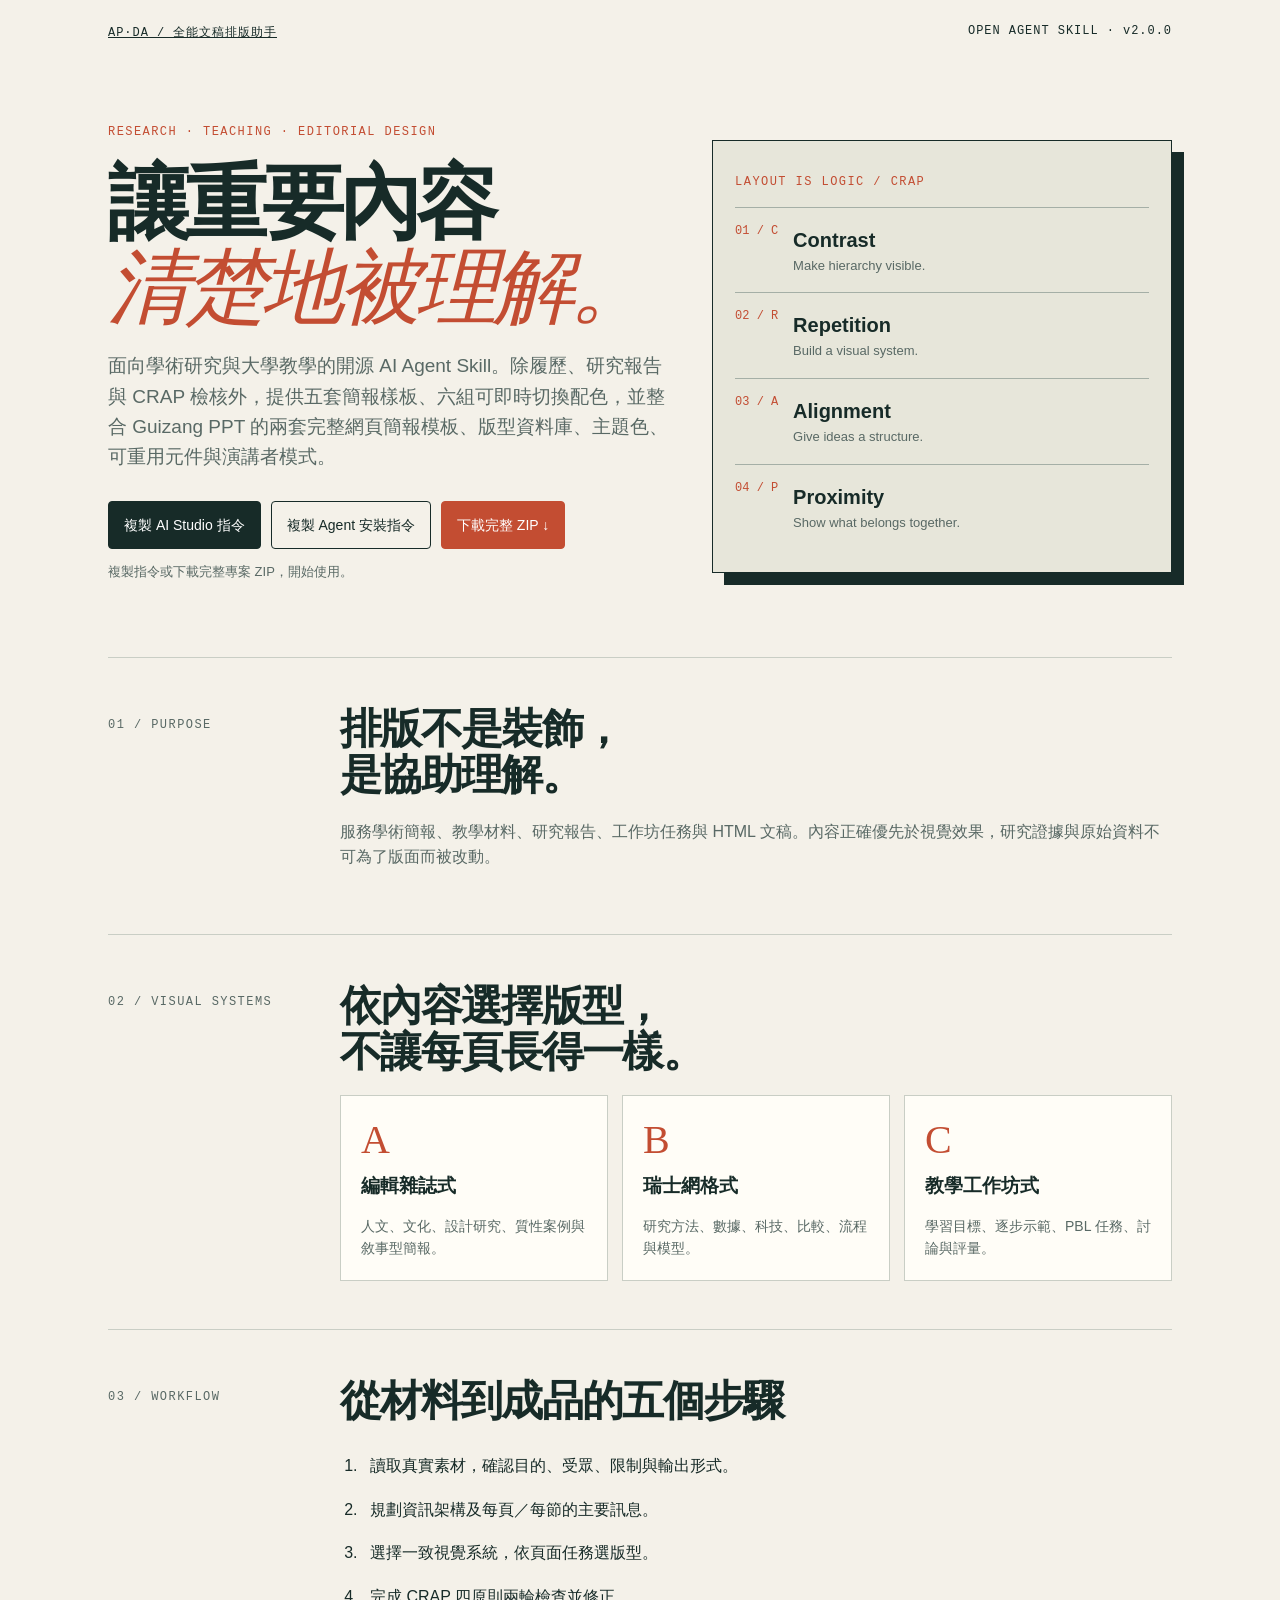
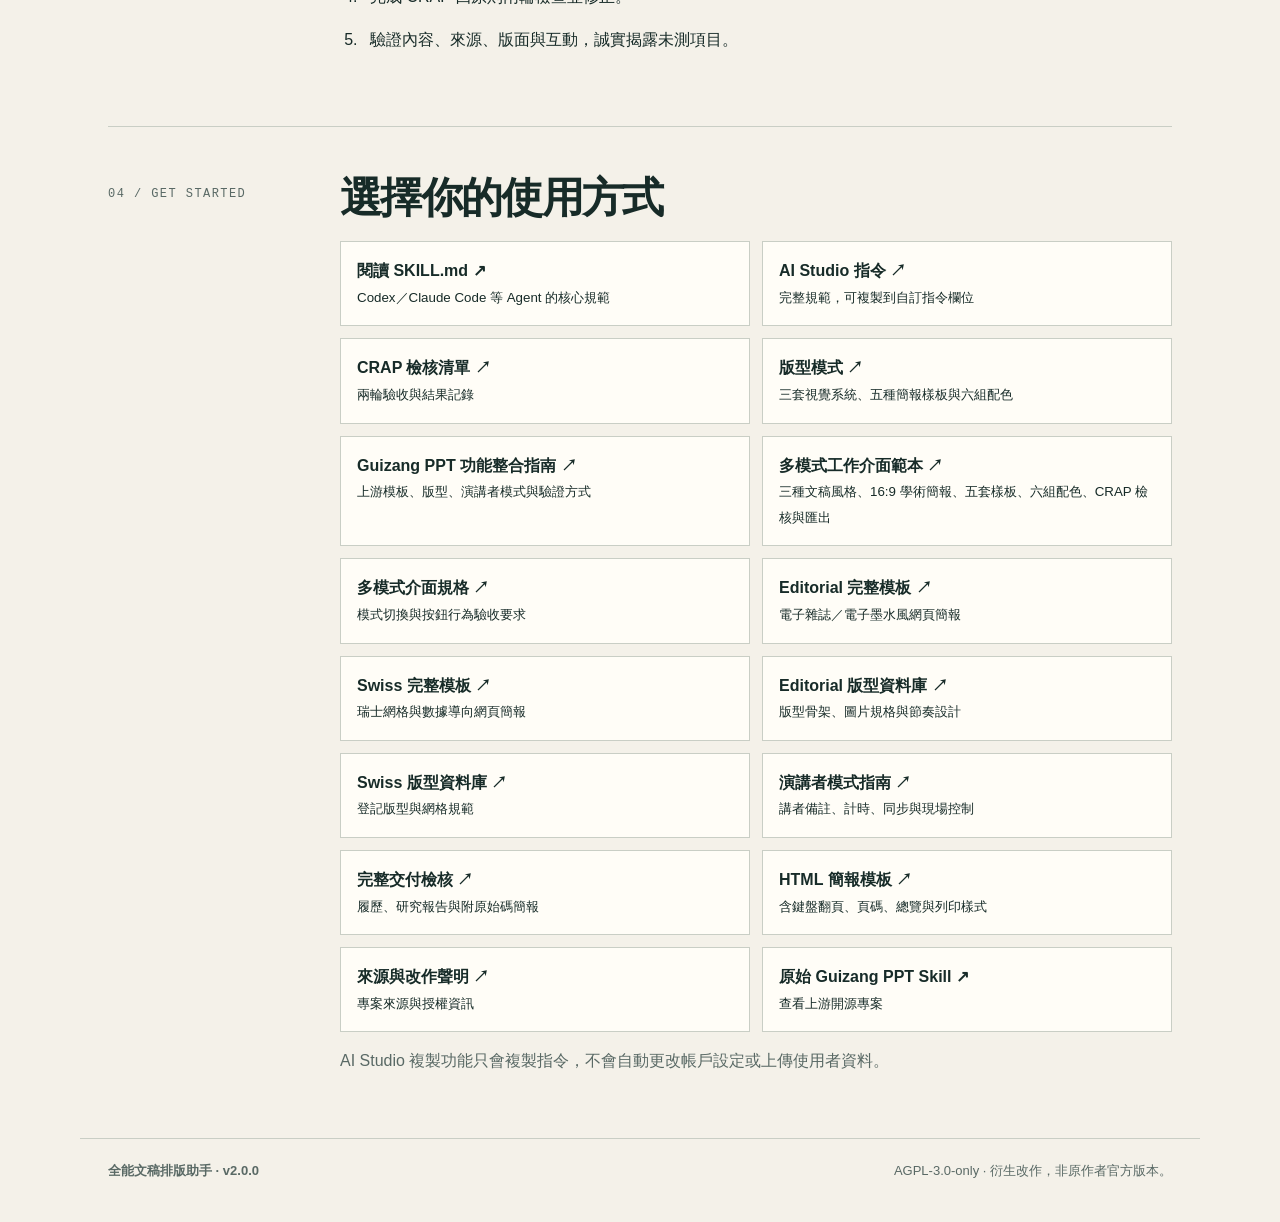
==== commit 1ad3e872: "feat: announce v2.0 slide design selector on project homepage" ====
--- a/index.html
+++ b/index.html
@@ -11,9 +11,9 @@
 </head>
 <body>
 <header>
-<div class="top"><a href="./">AP·DA / 全能文稿排版助手</a><span>OPEN AGENT SKILL · v1.3.0</span></div>
+<div class="top"><a href="./">AP·DA / 全能文稿排版助手</a><span>OPEN AGENT SKILL · v2.0.0</span></div>
 <div class="hero">
-<div><p class="eyebrow">Research · Teaching · Editorial Design</p><h1>讓重要內容<br><em>清楚地被理解。</em></h1><p class="lede">面向學術研究與大學教學的開源 AI Agent Skill。除履歷、研究報告與 CRAP 檢核外，已整合 Guizang PPT 的兩套完整網頁簡報模板、版型資料庫、主題色、可重用元件與演講者模式。</p>
+<div><p class="eyebrow">Research · Teaching · Editorial Design</p><h1>讓重要內容<br><em>清楚地被理解。</em></h1><p class="lede">面向學術研究與大學教學的開源 AI Agent Skill。除履歷、研究報告與 CRAP 檢核外，提供五套簡報樣板、六組可即時切換配色，並整合 Guizang PPT 的兩套完整網頁簡報模板、版型資料庫、主題色、可重用元件與演講者模式。</p>
 <div class="actions"><button class="btn primary" id="copy-ai">複製 AI Studio 指令</button><button class="btn secondary" id="copy-install">複製 Agent 安裝指令</button><a class="btn download" href="https://github.com/wallacechiu-purestudio/all-purpose-document-layout-assistant/archive/refs/heads/main.zip">下載完整 ZIP ↓</a></div><p class="status" id="status" role="status" aria-live="polite">複製指令或下載完整專案 ZIP，開始使用。</p></div>
 <div class="art"><p class="label">Layout is logic / CRAP</p><div class="tile"><b>01 / C</b><div><strong>Contrast</strong><p>Make hierarchy visible.</p></div></div><div class="tile"><b>02 / R</b><div><strong>Repetition</strong><p>Build a visual system.</p></div></div><div class="tile"><b>03 / A</b><div><strong>Alignment</strong><p>Give ideas a structure.</p></div></div><div class="tile"><b>04 / P</b><div><strong>Proximity</strong><p>Show what belongs together.</p></div></div></div>
 </div>
@@ -22,9 +22,9 @@
 <section class="section"><p class="label">01 / Purpose</p><div><h2>排版不是裝飾，<br>是協助理解。</h2><p>服務學術簡報、教學材料、研究報告、工作坊任務與 HTML 文稿。內容正確優先於視覺效果，研究證據與原始資料不可為了版面而被改動。</p></div></section>
 <section class="section"><p class="label">02 / Visual systems</p><div><h2>依內容選擇版型，<br>不讓每頁長得一樣。</h2><div class="cards"><article class="card"><span class="letter">A</span><h3>編輯雜誌式</h3><p>人文、文化、設計研究、質性案例與敘事型簡報。</p></article><article class="card"><span class="letter">B</span><h3>瑞士網格式</h3><p>研究方法、數據、科技、比較、流程與模型。</p></article><article class="card"><span class="letter">C</span><h3>教學工作坊式</h3><p>學習目標、逐步示範、PBL 任務、討論與評量。</p></article></div></div></section>
 <section class="section"><p class="label">03 / Workflow</p><div><h2>從材料到成品的五個步驟</h2><ol class="steps"><li>讀取真實素材，確認目的、受眾、限制與輸出形式。</li><li>規劃資訊架構及每頁／每節的主要訊息。</li><li>選擇一致視覺系統，依頁面任務選版型。</li><li>完成 CRAP 四原則兩輪檢查並修正。</li><li>驗證內容、來源、版面與互動，誠實揭露未測項目。</li></ol></div></section>
-<section class="section"><p class="label">04 / Get started</p><div><h2>選擇你的使用方式</h2><div class="links"><a href="SKILL.md"><strong>閱讀 SKILL.md ↗</strong><br><small>Codex／Claude Code 等 Agent 的核心規範</small></a><a href="AI-STUDIO-INSTRUCTIONS.md"><strong>AI Studio 指令 ↗</strong><br><small>完整規範，可複製到自訂指令欄位</small></a><a href="references/crap-checklist.md"><strong>CRAP 檢核清單 ↗</strong><br><small>兩輪驗收與結果記錄</small></a><a href="references/layout-patterns.md"><strong>版型模式 ↗</strong><br><small>三套視覺系統與頁面任務</small></a><a href="references/guizang-feature-guide.md"><strong>Guizang PPT 功能整合指南 ↗</strong><br><small>上游模板、版型、演講者模式與驗證方式</small></a><a href="assets/multimode-document-studio-template.html"><strong>多模式工作介面範本 ↗</strong><br><small>三種文稿風格、16:9 學術簡報、CRAP 檢核與匯出</small></a><a href="references/multimode-workspace.md"><strong>多模式介面規格 ↗</strong><br><small>模式切換與按鈕行為驗收要求</small></a><a href="assets/template.html"><strong>Editorial 完整模板 ↗</strong><br><small>電子雜誌／電子墨水風網頁簡報</small></a><a href="assets/template-swiss.html"><strong>Swiss 完整模板 ↗</strong><br><small>瑞士網格與數據導向網頁簡報</small></a><a href="references/layouts.md"><strong>Editorial 版型資料庫 ↗</strong><br><small>版型骨架、圖片規格與節奏設計</small></a><a href="references/layouts-swiss.md"><strong>Swiss 版型資料庫 ↗</strong><br><small>登記版型與網格規範</small></a><a href="references/presenter-mode.md"><strong>演講者模式指南 ↗</strong><br><small>講者備註、計時、同步與現場控制</small></a><a href="references/deliverable-checklist.md"><strong>完整交付檢核 ↗</strong><br><small>履歷、研究報告與附原始碼簡報</small></a><a href="assets/academic-deck-template.html"><strong>HTML 簡報模板 ↗</strong><br><small>含鍵盤翻頁、頁碼、總覽與列印樣式</small></a><a href="NOTICE.md"><strong>來源與改作聲明 ↗</strong><br><small>專案來源與授權資訊</small></a><a href="https://github.com/op7418/guizang-ppt-skill"><strong>原始 Guizang PPT Skill ↗</strong><br><small>查看上游開源專案</small></a></div><p>AI Studio 複製功能只會複製指令，不會自動更改帳戶設定或上傳使用者資料。</p></div></section>
+<section class="section"><p class="label">04 / Get started</p><div><h2>選擇你的使用方式</h2><div class="links"><a href="SKILL.md"><strong>閱讀 SKILL.md ↗</strong><br><small>Codex／Claude Code 等 Agent 的核心規範</small></a><a href="AI-STUDIO-INSTRUCTIONS.md"><strong>AI Studio 指令 ↗</strong><br><small>完整規範，可複製到自訂指令欄位</small></a><a href="references/crap-checklist.md"><strong>CRAP 檢核清單 ↗</strong><br><small>兩輪驗收與結果記錄</small></a><a href="references/layout-patterns.md"><strong>版型模式 ↗</strong><br><small>三套視覺系統、五種簡報樣板與六組配色</small></a><a href="references/guizang-feature-guide.md"><strong>Guizang PPT 功能整合指南 ↗</strong><br><small>上游模板、版型、演講者模式與驗證方式</small></a><a href="assets/multimode-document-studio-template.html"><strong>多模式工作介面範本 ↗</strong><br><small>三種文稿風格、16:9 學術簡報、五套樣板、六組配色、CRAP 檢核與匯出</small></a><a href="references/multimode-workspace.md"><strong>多模式介面規格 ↗</strong><br><small>模式切換與按鈕行為驗收要求</small></a><a href="assets/template.html"><strong>Editorial 完整模板 ↗</strong><br><small>電子雜誌／電子墨水風網頁簡報</small></a><a href="assets/template-swiss.html"><strong>Swiss 完整模板 ↗</strong><br><small>瑞士網格與數據導向網頁簡報</small></a><a href="references/layouts.md"><strong>Editorial 版型資料庫 ↗</strong><br><small>版型骨架、圖片規格與節奏設計</small></a><a href="references/layouts-swiss.md"><strong>Swiss 版型資料庫 ↗</strong><br><small>登記版型與網格規範</small></a><a href="references/presenter-mode.md"><strong>演講者模式指南 ↗</strong><br><small>講者備註、計時、同步與現場控制</small></a><a href="references/deliverable-checklist.md"><strong>完整交付檢核 ↗</strong><br><small>履歷、研究報告與附原始碼簡報</small></a><a href="assets/academic-deck-template.html"><strong>HTML 簡報模板 ↗</strong><br><small>含鍵盤翻頁、頁碼、總覽與列印樣式</small></a><a href="NOTICE.md"><strong>來源與改作聲明 ↗</strong><br><small>專案來源與授權資訊</small></a><a href="https://github.com/op7418/guizang-ppt-skill"><strong>原始 Guizang PPT Skill ↗</strong><br><small>查看上游開源專案</small></a></div><p>AI Studio 複製功能只會複製指令，不會自動更改帳戶設定或上傳使用者資料。</p></div></section>
 </main>
-<footer><strong>全能文稿排版助手 · v1.3.0</strong><span>AGPL-3.0-only · 衍生改作，非原作者官方版本。</span></footer>
+<footer><strong>全能文稿排版助手 · v2.0.0</strong><span>AGPL-3.0-only · 衍生改作，非原作者官方版本。</span></footer>
 <script>
 const aiUrl='https://raw.githubusercontent.com/wallacechiu-purestudio/all-purpose-document-layout-assistant/main/AI-STUDIO-INSTRUCTIONS.md';
 const install='npx skills add https://github.com/wallacechiu-purestudio/all-purpose-document-layout-assistant --skill all-purpose-document-layout-assistant --agent codex claude-code --global --copy';
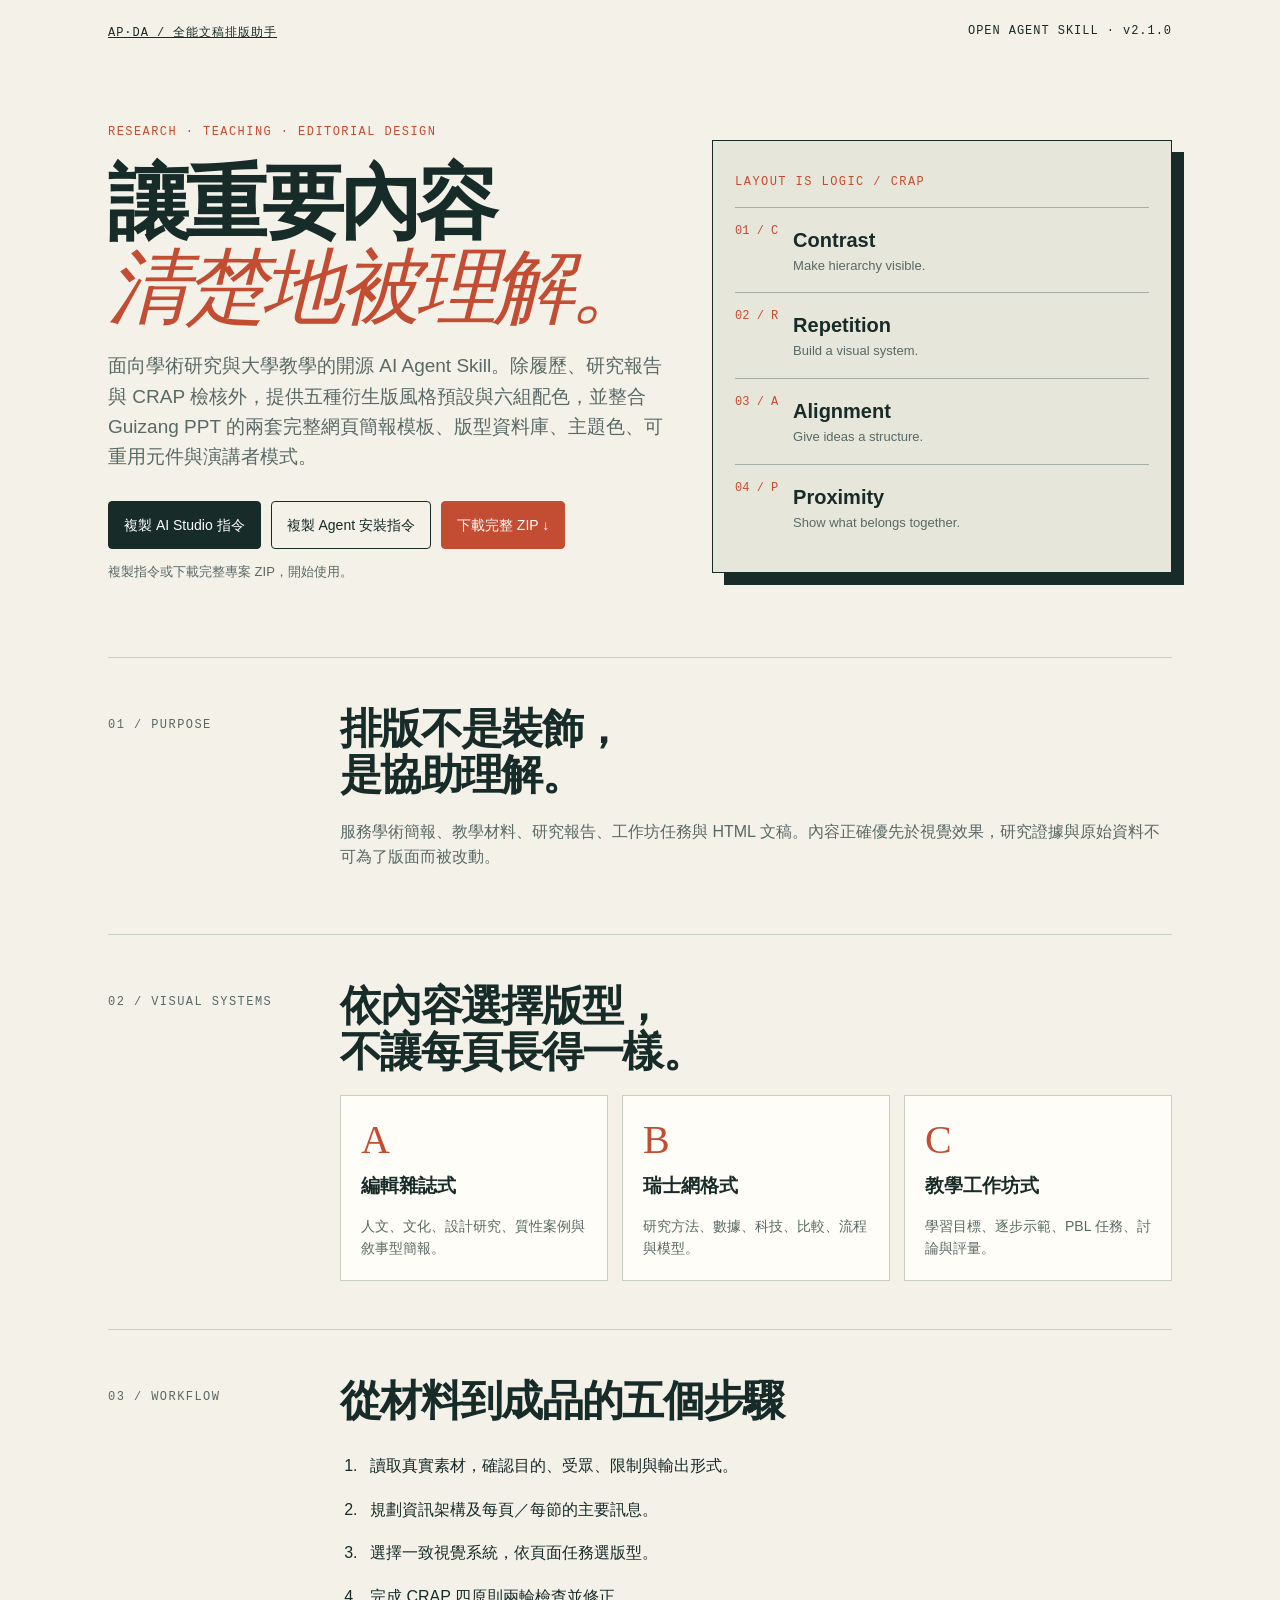
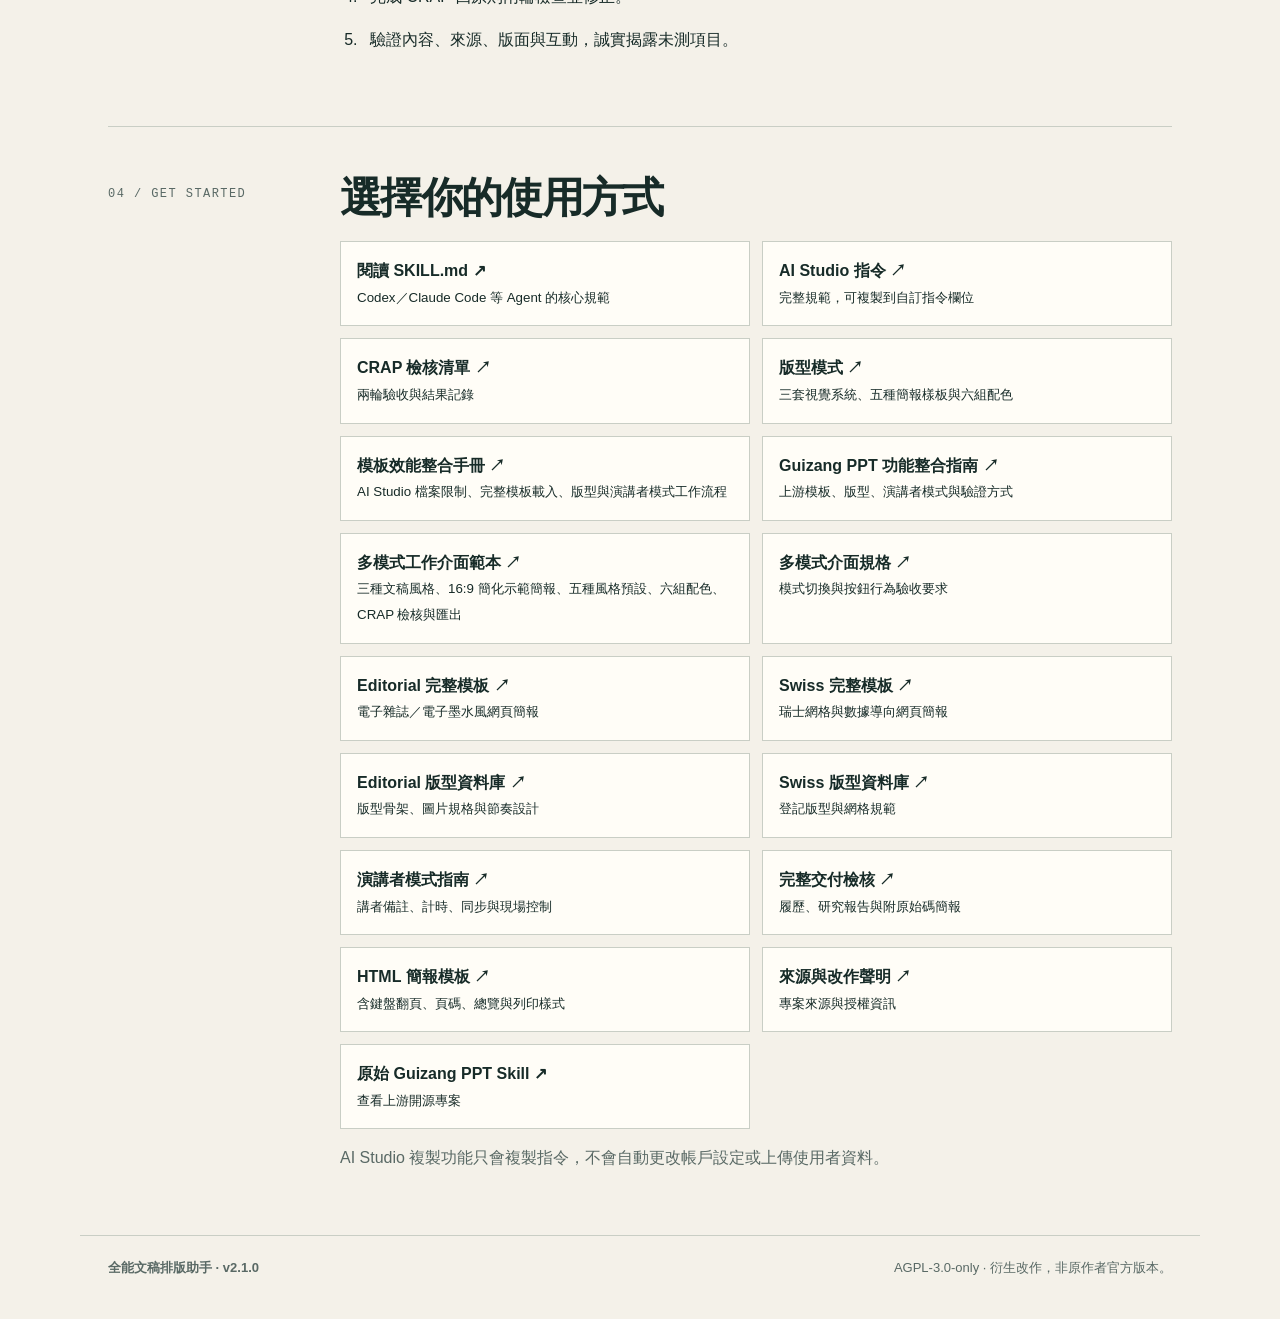
==== commit 85015e6a: "docs: publish v2.1.0 template integration guidance" ====
--- a/index.html
+++ b/index.html
@@ -11,9 +11,9 @@
 </head>
 <body>
 <header>
-<div class="top"><a href="./">AP·DA / 全能文稿排版助手</a><span>OPEN AGENT SKILL · v2.0.0</span></div>
+<div class="top"><a href="./">AP·DA / 全能文稿排版助手</a><span>OPEN AGENT SKILL · v2.1.0</span></div>
 <div class="hero">
-<div><p class="eyebrow">Research · Teaching · Editorial Design</p><h1>讓重要內容<br><em>清楚地被理解。</em></h1><p class="lede">面向學術研究與大學教學的開源 AI Agent Skill。除履歷、研究報告與 CRAP 檢核外，提供五套簡報樣板、六組可即時切換配色，並整合 Guizang PPT 的兩套完整網頁簡報模板、版型資料庫、主題色、可重用元件與演講者模式。</p>
+<div><p class="eyebrow">Research · Teaching · Editorial Design</p><h1>讓重要內容<br><em>清楚地被理解。</em></h1><p class="lede">面向學術研究與大學教學的開源 AI Agent Skill。除履歷、研究報告與 CRAP 檢核外，提供五種衍生版風格預設與六組配色，並整合 Guizang PPT 的兩套完整網頁簡報模板、版型資料庫、主題色、可重用元件與演講者模式。</p>
 <div class="actions"><button class="btn primary" id="copy-ai">複製 AI Studio 指令</button><button class="btn secondary" id="copy-install">複製 Agent 安裝指令</button><a class="btn download" href="https://github.com/wallacechiu-purestudio/all-purpose-document-layout-assistant/archive/refs/heads/main.zip">下載完整 ZIP ↓</a></div><p class="status" id="status" role="status" aria-live="polite">複製指令或下載完整專案 ZIP，開始使用。</p></div>
 <div class="art"><p class="label">Layout is logic / CRAP</p><div class="tile"><b>01 / C</b><div><strong>Contrast</strong><p>Make hierarchy visible.</p></div></div><div class="tile"><b>02 / R</b><div><strong>Repetition</strong><p>Build a visual system.</p></div></div><div class="tile"><b>03 / A</b><div><strong>Alignment</strong><p>Give ideas a structure.</p></div></div><div class="tile"><b>04 / P</b><div><strong>Proximity</strong><p>Show what belongs together.</p></div></div></div>
 </div>
@@ -22,9 +22,9 @@
 <section class="section"><p class="label">01 / Purpose</p><div><h2>排版不是裝飾，<br>是協助理解。</h2><p>服務學術簡報、教學材料、研究報告、工作坊任務與 HTML 文稿。內容正確優先於視覺效果，研究證據與原始資料不可為了版面而被改動。</p></div></section>
 <section class="section"><p class="label">02 / Visual systems</p><div><h2>依內容選擇版型，<br>不讓每頁長得一樣。</h2><div class="cards"><article class="card"><span class="letter">A</span><h3>編輯雜誌式</h3><p>人文、文化、設計研究、質性案例與敘事型簡報。</p></article><article class="card"><span class="letter">B</span><h3>瑞士網格式</h3><p>研究方法、數據、科技、比較、流程與模型。</p></article><article class="card"><span class="letter">C</span><h3>教學工作坊式</h3><p>學習目標、逐步示範、PBL 任務、討論與評量。</p></article></div></div></section>
 <section class="section"><p class="label">03 / Workflow</p><div><h2>從材料到成品的五個步驟</h2><ol class="steps"><li>讀取真實素材，確認目的、受眾、限制與輸出形式。</li><li>規劃資訊架構及每頁／每節的主要訊息。</li><li>選擇一致視覺系統，依頁面任務選版型。</li><li>完成 CRAP 四原則兩輪檢查並修正。</li><li>驗證內容、來源、版面與互動，誠實揭露未測項目。</li></ol></div></section>
-<section class="section"><p class="label">04 / Get started</p><div><h2>選擇你的使用方式</h2><div class="links"><a href="SKILL.md"><strong>閱讀 SKILL.md ↗</strong><br><small>Codex／Claude Code 等 Agent 的核心規範</small></a><a href="AI-STUDIO-INSTRUCTIONS.md"><strong>AI Studio 指令 ↗</strong><br><small>完整規範，可複製到自訂指令欄位</small></a><a href="references/crap-checklist.md"><strong>CRAP 檢核清單 ↗</strong><br><small>兩輪驗收與結果記錄</small></a><a href="references/layout-patterns.md"><strong>版型模式 ↗</strong><br><small>三套視覺系統、五種簡報樣板與六組配色</small></a><a href="references/guizang-feature-guide.md"><strong>Guizang PPT 功能整合指南 ↗</strong><br><small>上游模板、版型、演講者模式與驗證方式</small></a><a href="assets/multimode-document-studio-template.html"><strong>多模式工作介面範本 ↗</strong><br><small>三種文稿風格、16:9 學術簡報、五套樣板、六組配色、CRAP 檢核與匯出</small></a><a href="references/multimode-workspace.md"><strong>多模式介面規格 ↗</strong><br><small>模式切換與按鈕行為驗收要求</small></a><a href="assets/template.html"><strong>Editorial 完整模板 ↗</strong><br><small>電子雜誌／電子墨水風網頁簡報</small></a><a href="assets/template-swiss.html"><strong>Swiss 完整模板 ↗</strong><br><small>瑞士網格與數據導向網頁簡報</small></a><a href="references/layouts.md"><strong>Editorial 版型資料庫 ↗</strong><br><small>版型骨架、圖片規格與節奏設計</small></a><a href="references/layouts-swiss.md"><strong>Swiss 版型資料庫 ↗</strong><br><small>登記版型與網格規範</small></a><a href="references/presenter-mode.md"><strong>演講者模式指南 ↗</strong><br><small>講者備註、計時、同步與現場控制</small></a><a href="references/deliverable-checklist.md"><strong>完整交付檢核 ↗</strong><br><small>履歷、研究報告與附原始碼簡報</small></a><a href="assets/academic-deck-template.html"><strong>HTML 簡報模板 ↗</strong><br><small>含鍵盤翻頁、頁碼、總覽與列印樣式</small></a><a href="NOTICE.md"><strong>來源與改作聲明 ↗</strong><br><small>專案來源與授權資訊</small></a><a href="https://github.com/op7418/guizang-ppt-skill"><strong>原始 Guizang PPT Skill ↗</strong><br><small>查看上游開源專案</small></a></div><p>AI Studio 複製功能只會複製指令，不會自動更改帳戶設定或上傳使用者資料。</p></div></section>
+<section class="section"><p class="label">04 / Get started</p><div><h2>選擇你的使用方式</h2><div class="links"><a href="SKILL.md"><strong>閱讀 SKILL.md ↗</strong><br><small>Codex／Claude Code 等 Agent 的核心規範</small></a><a href="AI-STUDIO-INSTRUCTIONS.md"><strong>AI Studio 指令 ↗</strong><br><small>完整規範，可複製到自訂指令欄位</small></a><a href="references/crap-checklist.md"><strong>CRAP 檢核清單 ↗</strong><br><small>兩輪驗收與結果記錄</small></a><a href="references/layout-patterns.md"><strong>版型模式 ↗</strong><br><small>三套視覺系統、五種簡報樣板與六組配色</small></a><a href="references/template-integration-playbook.md"><strong>模板效能整合手冊 ↗</strong><br><small>AI Studio 檔案限制、完整模板載入、版型與演講者模式工作流程</small></a><a href="references/guizang-feature-guide.md"><strong>Guizang PPT 功能整合指南 ↗</strong><br><small>上游模板、版型、演講者模式與驗證方式</small></a><a href="assets/multimode-document-studio-template.html"><strong>多模式工作介面範本 ↗</strong><br><small>三種文稿風格、16:9 簡化示範簡報、五種風格預設、六組配色、CRAP 檢核與匯出</small></a><a href="references/multimode-workspace.md"><strong>多模式介面規格 ↗</strong><br><small>模式切換與按鈕行為驗收要求</small></a><a href="assets/template.html"><strong>Editorial 完整模板 ↗</strong><br><small>電子雜誌／電子墨水風網頁簡報</small></a><a href="assets/template-swiss.html"><strong>Swiss 完整模板 ↗</strong><br><small>瑞士網格與數據導向網頁簡報</small></a><a href="references/layouts.md"><strong>Editorial 版型資料庫 ↗</strong><br><small>版型骨架、圖片規格與節奏設計</small></a><a href="references/layouts-swiss.md"><strong>Swiss 版型資料庫 ↗</strong><br><small>登記版型與網格規範</small></a><a href="references/presenter-mode.md"><strong>演講者模式指南 ↗</strong><br><small>講者備註、計時、同步與現場控制</small></a><a href="references/deliverable-checklist.md"><strong>完整交付檢核 ↗</strong><br><small>履歷、研究報告與附原始碼簡報</small></a><a href="assets/academic-deck-template.html"><strong>HTML 簡報模板 ↗</strong><br><small>含鍵盤翻頁、頁碼、總覽與列印樣式</small></a><a href="NOTICE.md"><strong>來源與改作聲明 ↗</strong><br><small>專案來源與授權資訊</small></a><a href="https://github.com/op7418/guizang-ppt-skill"><strong>原始 Guizang PPT Skill ↗</strong><br><small>查看上游開源專案</small></a></div><p>AI Studio 複製功能只會複製指令，不會自動更改帳戶設定或上傳使用者資料。</p></div></section>
 </main>
-<footer><strong>全能文稿排版助手 · v2.0.0</strong><span>AGPL-3.0-only · 衍生改作，非原作者官方版本。</span></footer>
+<footer><strong>全能文稿排版助手 · v2.1.0</strong><span>AGPL-3.0-only · 衍生改作，非原作者官方版本。</span></footer>
 <script>
 const aiUrl='https://raw.githubusercontent.com/wallacechiu-purestudio/all-purpose-document-layout-assistant/main/AI-STUDIO-INSTRUCTIONS.md';
 const install='npx skills add https://github.com/wallacechiu-purestudio/all-purpose-document-layout-assistant --skill all-purpose-document-layout-assistant --agent codex claude-code --global --copy';
